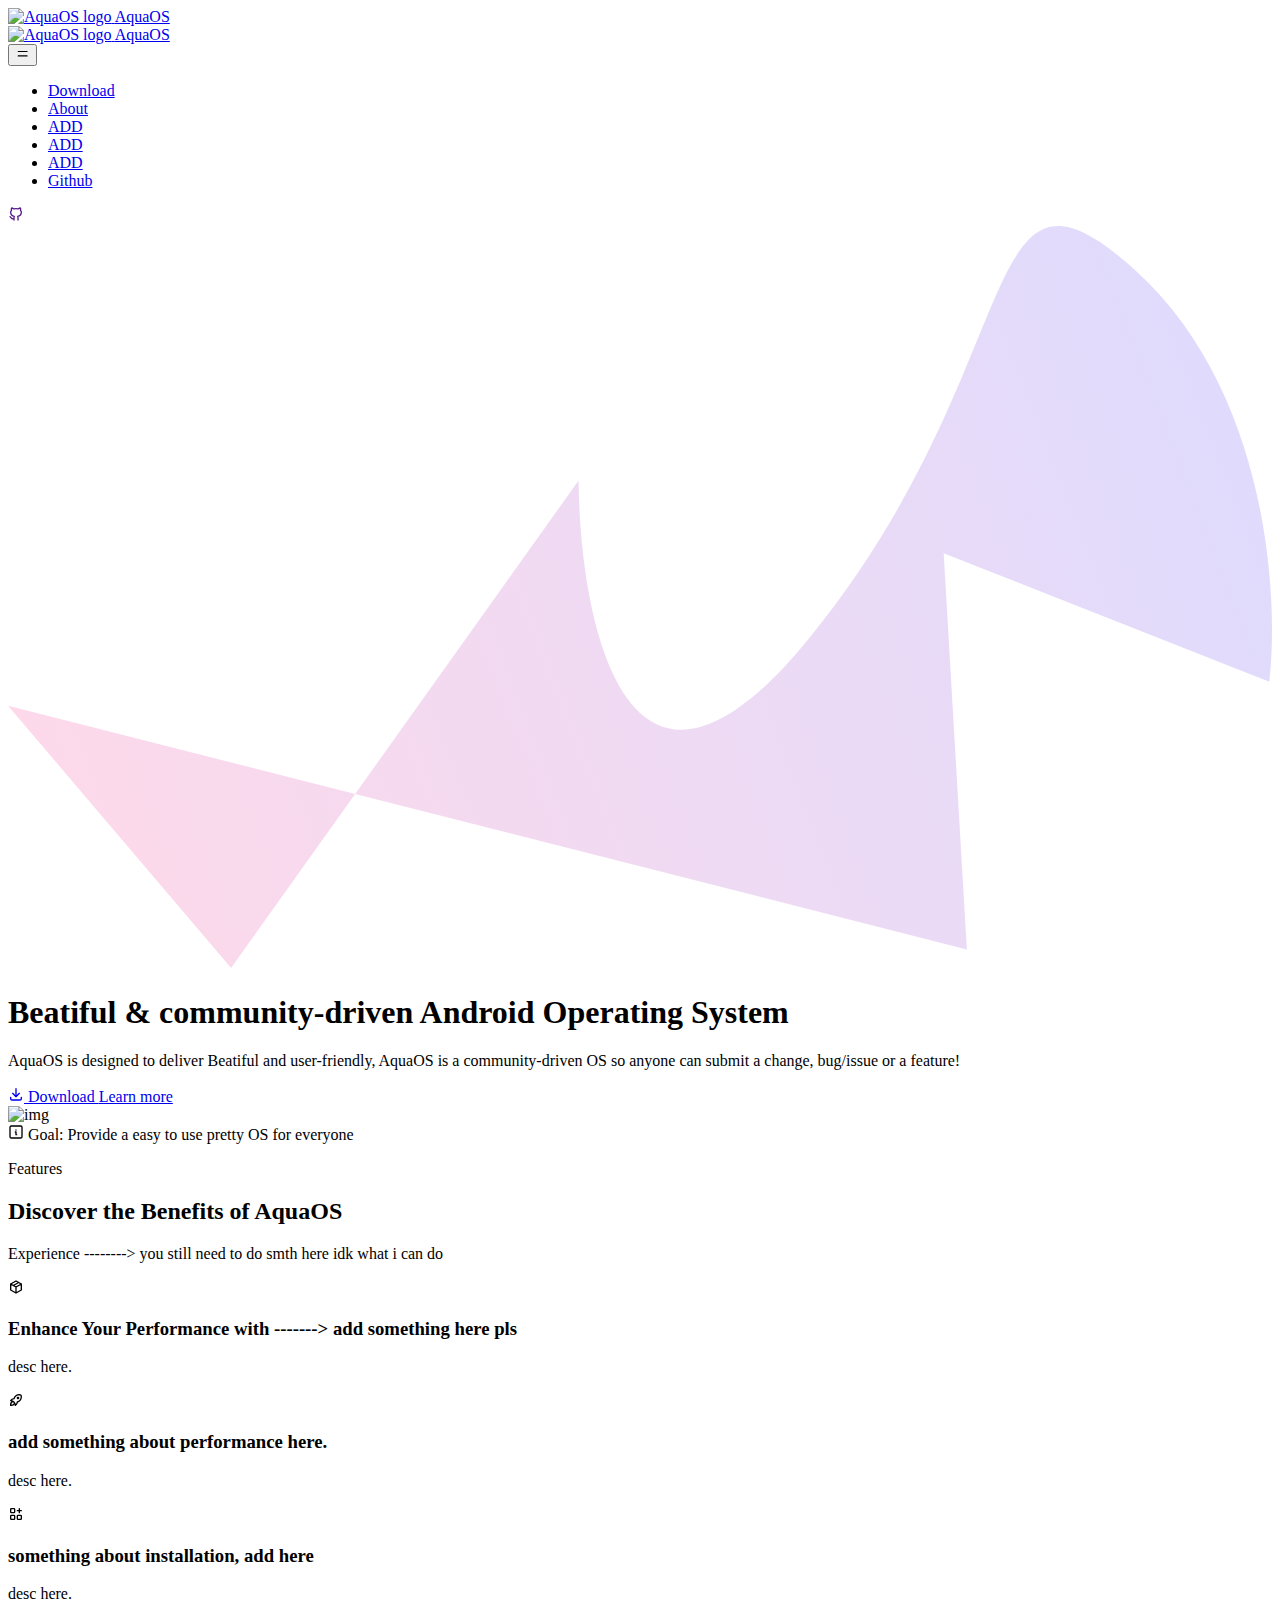
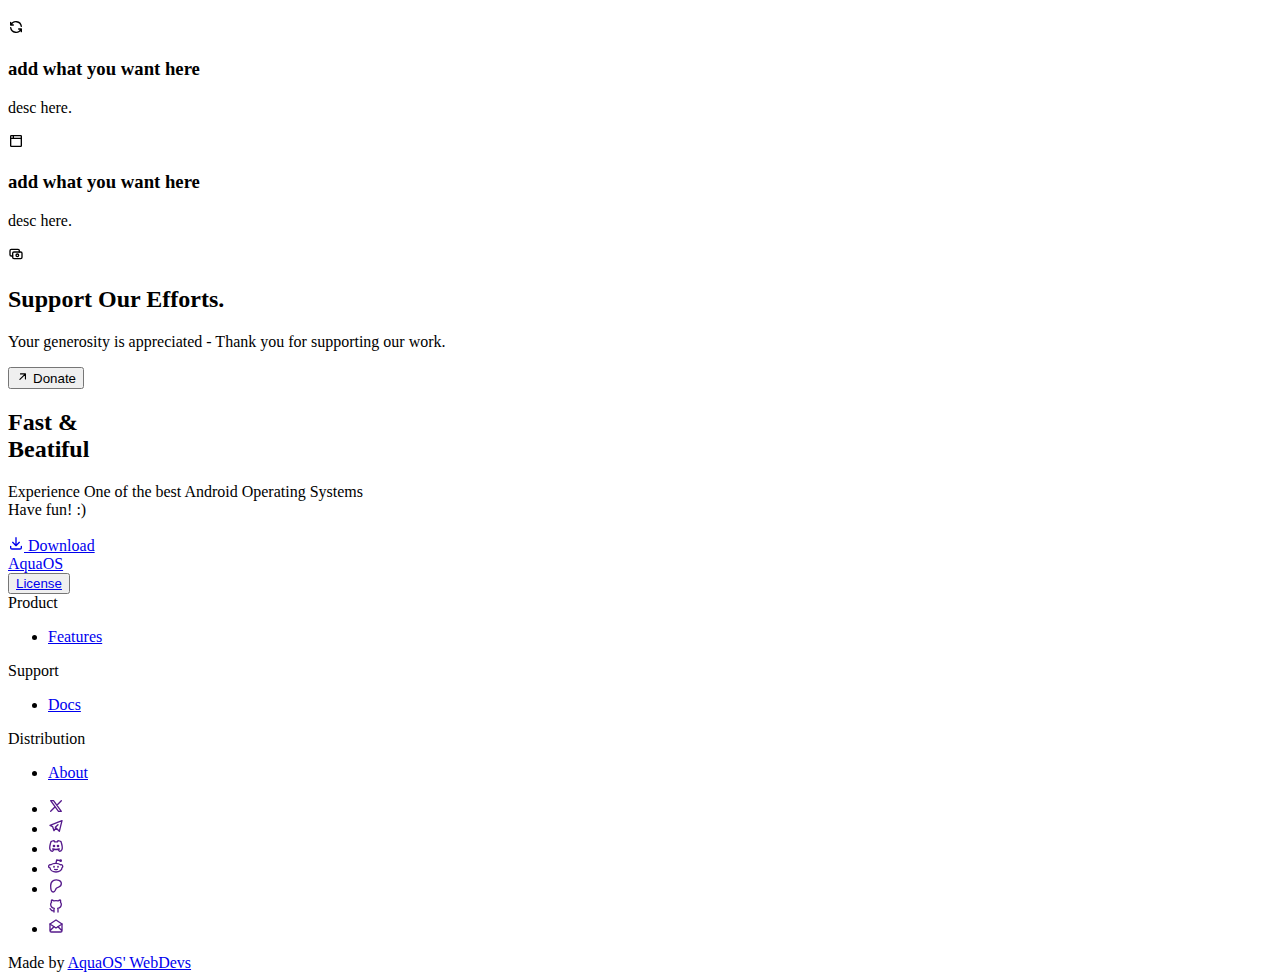
==== index.html @ 4ffe47f1 "fix some not bad errors" ====
<!DOCTYPE html>
<html lang="en" class="2xl:text-[20px]">
    <head>
        <meta charset="UTF-8">
        <meta name="viewport" content="width=device-width, initial-scale=1.0">
        <meta name="generator" content="Astro v5.0.3">
        <title>AquaOS</title>
        <meta name="description" content="AquaOS Desc">
        <meta name="robots" content="index,follow">
        <meta property="og:title" content="AquaOS — Beatiful and community-driven OS based on Android">
        <meta property="og:description" content="AquaOS Desc">
        <meta property="og:url" content="https://bobicrafterddt.github.io/AquaSiteV2">
        <meta property="og:type" content="website">
        <meta property="og:image:alt" content="AquaOS — Beatiful And community-driven OS based on Android">
        <meta name="twitter:card" content="summary_large_image">
        <style is:global>
            :root {
                --cachyos-font-sans: 'Inter Variable';
                --cachyos-font-serif: var(--cachyos-font-sans);
                --cachyos-font-heading: var(--cachyos-font-sans);
                --cachyos-color-primary: rgb(74, 222, 128);
                --cachyos-color-secondary: rgb(34 197 94);
                --cachyos-color-accent: rgb(109 40 217);
            }
        </style>
        <link rel="shortcut icon" href="/favicon.svg">
        <link rel="icon" type="image/svg+xml" href="/favicon.svg">
        <link rel="mask-icon" href="/favicon.svg" color="#8D46E7">
        <link rel="sitemap" href="/sitemap-index.xml">
        <meta name="astro-view-transitions-enabled" content="true">
        <meta name="astro-view-transitions-fallback" content="swap">
        <script type="module" src="ClientRouter.astro_astro_type_script_index_0_lang.BScVxmeO.js"></script>
        <link rel="stylesheet" href="page_.BDtiyBdL.css">
        <link rel="stylesheet" href="page_.DrclI_9e.css">
    </head>
    <body class="antialiased text-gray-900 dark:text-slate-200 tracking-tight bg-white dark:bg-slate-900">
        <header class="sticky top-0 z-40 flex-none mx-auto transition-colors w-full duration-500 lg:z-50 supports-backdrop-blur:bg-white/95 md:backdrop-blur-sm" id="header">
            <div class="py-3 px-3 mx-auto w-full md:justify-between max-w-6xl md:px-4">
                <div class="md:flex md:items-center md:justify-between text-slate-700 font-semibold text-sm leading-6 dark:text-slate-200">
                    <a class="hidden md:flex md:items-center" href="/AquaSiteV2/index.html">
                        <img class="self-center" src="logo.svg" loading="eager" decoding="async" alt="AquaOS logo" width="32" height="32">
                        <span class="self-center ml-2 text-2xl md:text-xl font-bold text-gray-900 whitespace-nowrap dark:text-white">AquaOS</span>
                    </a>
                    <div class="flex justify-between md:hidden">
                        <a class="flex items-center" href="/">
                            <img class="self-center" src="logo.svg" loading="eager" decoding="async" alt="AquaOS logo" width="32" height="32">
                            <span class="self-center ml-2 text-2xl md:text-xl font-bold text-gray-900 whitespace-nowrap dark:text-white">AquaOS</span>
                        </a>
                        <div class="flex items-center">
                            <button class="scroll-button" onclick="scrollToBottom()">
                                <svg width="1em" height="1em" class="w-6 h-6" optimize="false" data-icon="tabler:menu">
                                        <symbol id="ai:tabler:menu" viewBox="0 0 24 24">
                                            <path fill="none" stroke="currentColor" stroke-linecap="round" stroke-linejoin="round" stroke-width="2" d="M4 8h16M4 16h16"/>
                                        </symbol>
                                    <use href="#ai:tabler:menu"></use>
                                </svg>
                            </button>
                        </div>
                    </div>
                        <script>
    // Function to scroll the page to the bottom (auto-detect last content)
    function scrollToBottom() {
        window.scrollTo({
            top: document.documentElement.scrollHeight,
            behavior: 'smooth'
        });
    }
                    </script>
                    <nav class="items-center w-full md:z-60 md:w-auto md:flex text-gray-600 dark:text-slate-200 h-[calc(100vh-100px)] md:h-auto overflow-y-auto md:overflow-visible hidden" aria-label="Main navigation">
                        <ul class="flex flex-col pt-8 md:pt-0 md:flex-row md:self-center w-full md:w-auto text-xl md:text-base md:gap-x-8">
                            <li>
                                <a class="hover:text-gray-900 dark:hover:text-white px-4 py-3 md:px-0 md:py-0 flex items-center transition duration-150 ease-in-out" href="/AquaSiteV2/download.html">Download</a>
                            </li>
                            <li>
                                <a class="hover:text-gray-900 dark:hover:text-white px-4 py-3 md:px-0 md:py-0 flex items-center transition duration-150 ease-in-out" href="/AquaSiteV2/about.html">About</a>
                            </li>
                            <li>
                                <a class="hover:text-gray-900 dark:hover:text-white px-4 py-3 md:px-0 md:py-0 flex items-center transition duration-150 ease-in-out" href="/AquaSiteV2/nothin.html">ADD</a>
                            </li>
                            <li>
                                <a class="hover:text-gray-900 dark:hover:text-white px-4 py-3 md:px-0 md:py-0 flex items-center transition duration-150 ease-in-out" href="/AquaSiteV2/nothin.html">ADD</a>
                            </li>
                            <li>
                                <a class="hover:text-gray-900 dark:hover:text-white px-4 py-3 md:px-0 md:py-0 flex items-center transition duration-150 ease-in-out" href="/AquaSiteV2/nothin.html">ADD</a>
                            </li>
                            <li class="md:hidden">
                                <a class="font-bold hover:text-gray-900 dark:hover:text-white px-4 py-3 flex items-center transition duration-150 ease-in-out" href="https://github.com/BobicrafterDDT/AquaSiteV2">Github</a>
                            </li>
                        </ul>
                        <div class="md:self-center flex items-center mb-4 md:mb-0 ml-2">
                            <div class="hidden items-center md:flex">
                                <a href="" class="inline-block text-gray-500 dark:text-gray-400 hover:bg-gray-100 dark:hover:bg-gray-700 focus:outline-none focus:ring-4 focus:ring-gray-200 dark:focus:ring-gray-700 rounded-lg text-sm p-2.5" aria-label="CachyOS Github">
                                    <svg width="1em" height="1em" class="w-5 h-5" data-icon="tabler:brand-github">
                                        <symbol id="ai:tabler:brand-github" viewBox="0 0 24 24">
                                            <path fill="none" stroke="currentColor" stroke-linecap="round" stroke-linejoin="round" stroke-width="2" d="M9 19c-4.3 1.4-4.3-2.5-6-3m12 5v-3.5c0-1 .1-1.4-.5-2c2.8-.3 5.5-1.4 5.5-6a4.6 4.6 0 0 0-1.3-3.2a4.2 4.2 0 0 0-.1-3.2s-1.1-.3-3.5 1.3a12.3 12.3 0 0 0-6.2 0C6.5 2.8 5.4 3.1 5.4 3.1a4.2 4.2 0 0 0-.1 3.2A4.6 4.6 0 0 0 4 9.5c0 4.6 2.7 5.7 5.5 6c-.6.6-.6 1.2-.5 2V21"/>
                                        </symbol>
                                        <use href="#ai:tabler:brand-github"></use>
                                    </svg>
                                </a>
                            </div>
                        </div>
                    </nav>
                </div>
            </div>
        </header>
        <main>
            <div class="absolute inset-x-0 top-[-10rem] -z-10 transform-gpu overflow-hidden blur-3xl sm:top-[-20rem]" id="gradient">
                <svg class="relative left-[calc(50%-11rem)] -z-10 h-[21.1875rem] max-w-none -translate-x-1/2 rotate-[30deg] sm:left-[calc(50%-30rem)] sm:h-[42.375rem]" viewBox="0 0 1155 678" xmlns="http://www.w3.org/2000/svg">
                    <path fill="url(#45de2b6b-92d5-4d68-a6a0-9b9b2abad533)" fill-opacity=".3" d="M317.219 518.975L203.852 678 0 438.341l317.219 80.634 204.172-286.402c1.307 132.337 45.083 346.658 209.733 145.248C936.936 126.058 882.053-94.234 1031.02 41.331c119.18 108.451 130.68 295.337 121.53 375.223L855 299l21.173 362.054-558.954-142.079z"></path>
                    <defs>
                        <linearGradient id="45de2b6b-92d5-4d68-a6a0-9b9b2abad533" x1="1155.49" x2="-78.208" y1=".177" y2="474.645" gradientUnits="userSpaceOnUse">
                            <stop stop-color="#9089FC"></stop>
                            <stop offset="1" stop-color="#FF80B5"></stop>
                        </linearGradient>
                    </defs>
                </svg>
            </div>
            <section>
                <div class="max-w-4xl mx-auto px-4 sm:px-6">
                    <div class="py-12 md:py-20">
                        <div class="text-center pb-10 md:pb-16 max-w-4xl mx-auto">
                            <h1 class="text-slate-900 font-extrabold text-4xl sm:text-5xl lg:text-6xl tracking-tight text-center dark:text-white font-heading">
                                <span class="sm:whitespace-nowrap">Beatiful</span>
                                 & community-driven
<span>Android Operating System</span>
                            </h1>
                            <p class="mt-6 max-w-3xl mx-auto text-lg text-slate-600 mb-8 text-center mx-auto dark:text-slate-400">
                                <span class="font-semibold underline decoration-1 decoration-primary-600 underline-offset-2">AquaOS</span>
                                is designed to deliver Beatiful and user-friendly, AquaOS is a community-driven OS so anyone can submit a change, bug/issue or a feature!</p>
                            <div class="max-w-xs text-sm sm:mt-10 sm:max-w-md mt-6 m-auto flex flex-nowrap flex-col sm:flex-row sm:justify-center gap-4">
                                <a class="btn btn-primary font-semibold h-12 px-6 rounded-lg w-full flex items-center justify-center sm:w-auto" href="/AquaSiteV2/downloads.html">
                                    <svg width="1em" height="1em" class="w-5 h-5 mr-1 -ml-1.5" data-icon="tabler:download">
                                        <symbol id="ai:tabler:download" viewBox="0 0 24 24">
                                            <path fill="none" stroke="currentColor" stroke-linecap="round" stroke-linejoin="round" stroke-width="2" d="M4 17v2a2 2 0 0 0 2 2h12a2 2 0 0 0 2-2v-2M7 11l5 5l5-5m-5-7v12"/>
                                        </symbol>
                                        <use href="#ai:tabler:download"></use>
                                    </svg>
                                    Download

                                </a>
                                <a class="btn font-semibold h-12 px-6 rounded-lg w-full flex items-center justify-center sm:w-auto" href="/AquaSiteV2/learn.html">Learn more</a>
                            </div>
                        </div>
                    </div>
                    <div>
                        <div class="relative m-auto max-w-4xl">
                            <img src="hero.BvceRk57.webp" width="auto" height="auto" alt="img">
                        </div>
                    </div>
                </div>
            </section>
            <section class="bg-primary-100 dark:bg-slate-800">
                <div class="max-w-5xl mx-auto px-4 sm:px-6 py-4 text-md text-center font-medium">
                    <span class="font-bold">
                        <svg width="1em" height="1em" class="w-5 h-5 inline-block align-text-bottom" data-icon="tabler:info-square">
                            <symbol id="ai:tabler:info-square" viewBox="0 0 24 24">
                                <g fill="none" stroke="currentColor" stroke-linecap="round" stroke-linejoin="round" stroke-width="2">
                                    <path d="M12 9h.01M3 5a2 2 0 0 1 2-2h14a2 2 0 0 1 2 2v14a2 2 0 0 1-2 2H5a2 2 0 0 1-2-2z"/>
                                    <path d="M11 12h1v4h1"/>
                                </g>
                            </symbol>
                            <use href="#ai:tabler:info-square"></use>
                        </svg>
                        Goal:
                    </span>
                    Provide a easy to use pretty OS for everyone

                </div>
            </section>
            <section class="scroll-mt-16" id="features">
                <div class="px-4 py-16 mx-auto max-w-4xl lg:px-8 lg:py-20">
                    <div class="mb-10 md:mx-auto sm:text-center md:mb-12 max-w-xl">
                        <p class="text-base text-primary-600 dark:text-primary-200 font-semibold tracking-wide uppercase">Features
</p>
                        <h2 class="text-2xl md:text-3xl font-bold leading-tighter tracking-tighter mb-4 font-heading">
                            Discover the Benefits of <span class="whitespace-nowrap">AquaOS</span>
                        </h2>
                        <p class="max-w-xl mx-auto sm:text-center text-lg text-gray-600 dark:text-slate-400">Experience  -------->     you still need to do smth here idk what i can do
</p>
                    </div>
                    <div class="grid mx-auto space-y-6 md:grid-cols-2 md:space-y-0">
                        <div class="space-y-8 sm:px-8">
                            <div class="flex flex-row max-w-md">
                                <div class="mb-4 mr-4">
                                    <div class="flex items-center justify-center w-12 h-12 rounded-full bg-primary-500 dark:bg-primary-700">
                                        <svg width="1em" height="1em" class="w-6 h-6 icon-light" data-icon="tabler:package">
                                            <symbol id="ai:tabler:package" viewBox="0 0 24 24">
                                                <path fill="none" stroke="currentColor" stroke-linecap="round" stroke-linejoin="round" stroke-width="2" d="m12 3l8 4.5v9L12 21l-8-4.5v-9zm0 9l8-4.5M12 12v9m0-9L4 7.5m12-2.25l-8 4.5"/>
                                            </symbol>
                                            <use href="#ai:tabler:package"></use>
                                        </svg>
                                    </div>
                                </div>
                                <div>
                                    <h3 class="mb-3 text-sm font-bold">Enhance Your Performance with -------> add something here pls</h3>
                                    <p class="text-gray-600 dark:text-slate-400">desc here.</p>
                                </div>
                            </div>
                            <div class="flex flex-row max-w-md">
                                <div class="mb-4 mr-4">
                                    <div class="flex items-center justify-center w-12 h-12 rounded-full bg-primary-500 dark:bg-primary-700">
                                        <svg width="1em" height="1em" class="w-6 h-6 icon-light" data-icon="tabler:rocket">
                                            <symbol id="ai:tabler:rocket" viewBox="0 0 24 24">
                                                <g fill="none" stroke="currentColor" stroke-linecap="round" stroke-linejoin="round" stroke-width="2">
                                                    <path d="M4 13a8 8 0 0 1 7 7a6 6 0 0 0 3-5a9 9 0 0 0 6-8a3 3 0 0 0-3-3a9 9 0 0 0-8 6a6 6 0 0 0-5 3"/>
                                                    <path d="M7 14a6 6 0 0 0-3 6a6 6 0 0 0 6-3m4-8a1 1 0 1 0 2 0a1 1 0 1 0-2 0"/>
                                                </g>
                                            </symbol>
                                            <use href="#ai:tabler:rocket"></use>
                                        </svg>
                                    </div>
                                </div>
                                <div>
                                    <h3 class="mb-3 text-sm font-bold">add something about performance here.</h3>
                                    <p class="text-gray-600 dark:text-slate-400">desc here.</p>
                                </div>
                            </div>
                            <div class="flex flex-row max-w-md">
                                <div class="mb-4 mr-4">
                                    <div class="flex items-center justify-center w-12 h-12 rounded-full bg-primary-500 dark:bg-primary-700">
                                        <svg width="1em" height="1em" class="w-6 h-6 icon-light" data-icon="tabler:apps">
                                            <symbol id="ai:tabler:apps" viewBox="0 0 24 24">
                                                <path fill="none" stroke="currentColor" stroke-linecap="round" stroke-linejoin="round" stroke-width="2" d="M4 5a1 1 0 0 1 1-1h4a1 1 0 0 1 1 1v4a1 1 0 0 1-1 1H5a1 1 0 0 1-1-1zm0 10a1 1 0 0 1 1-1h4a1 1 0 0 1 1 1v4a1 1 0 0 1-1 1H5a1 1 0 0 1-1-1zm10 0a1 1 0 0 1 1-1h4a1 1 0 0 1 1 1v4a1 1 0 0 1-1 1h-4a1 1 0 0 1-1-1zm0-8h6m-3-3v6"/>
                                            </symbol>
                                            <use href="#ai:tabler:apps"></use>
                                        </svg>
                                    </div>
                                </div>
                                <div>
                                    <h3 class="mb-3 text-sm font-bold">something about installation, add here</h3>
                                    <p class="text-gray-600 dark:text-slate-400">desc here.</p>
                                </div>
                            </div>
                        </div>
                        <div class="space-y-8 sm:px-8">
                            <div class="flex flex-row max-w-md">
                                <div class="mb-4 mr-4">
                                    <div class="flex items-center justify-center w-12 h-12 rounded-full bg-primary-500 dark:bg-primary-700">
                                        <svg width="1em" height="1em" class="w-6 h-6 icon-light" data-icon="tabler:refresh">
                                            <symbol id="ai:tabler:refresh" viewBox="0 0 24 24">
                                                <path fill="none" stroke="currentColor" stroke-linecap="round" stroke-linejoin="round" stroke-width="2" d="M20 11A8.1 8.1 0 0 0 4.5 9M4 5v4h4m-4 4a8.1 8.1 0 0 0 15.5 2m.5 4v-4h-4"/>
                                            </symbol>
                                            <use href="#ai:tabler:refresh"></use>
                                        </svg>
                                    </div>
                                </div>
                                <div>
                                    <h3 class="mb-3 text-sm font-bold">add what you want here</h3>
                                    <p class="text-gray-600 dark:text-slate-400">desc here.</p>
                                </div>
                            </div>
                            <div class="flex flex-row max-w-md">
                                <div class="mb-4 mr-4">
                                    <div class="flex items-center justify-center w-12 h-12 rounded-full bg-primary-500 dark:bg-primary-700">
                                        <svg width="1em" height="1em" class="w-6 h-6 icon-light" data-icon="tabler:browser">
                                            <symbol id="ai:tabler:browser" viewBox="0 0 24 24">
                                                <path fill="none" stroke="currentColor" stroke-linecap="round" stroke-linejoin="round" stroke-width="2" d="M4 5a1 1 0 0 1 1-1h14a1 1 0 0 1 1 1v14a1 1 0 0 1-1 1H5a1 1 0 0 1-1-1zm0 3h16M8 4v4"/>
                                            </symbol>
                                            <use href="#ai:tabler:browser"></use>
                                        </svg>
                                    </div>
                                </div>
                                <div>
                                    <h3 class="mb-3 text-sm font-bold">add what you want here</h3>
                                    <p class="text-gray-600 dark:text-slate-400">desc here.</p>
                                </div>
                            </div>
                        </div>
                    </div>
                </div>
            </section>
            <section>
                <div class="max-w-6xl mx-auto px-4 sm:px-6 overflow-hidden">
                    <div class="py-12 md:py-20">
                        <div class="py-4 sm:py-6 lg:py-8">
                            <div class="flex flex-wrap md:-mx-8">
                                <div class="w-full lg:w-1/2 px-0 sm:px-8">
                                    <div class="mb-12 lg:mb-0 pb-12 lg:pb-0 border-b lg:border-b-0">
                                        <div class="w-11 h-11 flex items-center justify-center p-[0.1875rem] rounded-full ring-1 ring-slate-900/10 shadow overflow-hidden dark:bg-slate-500 dark:highlight-white/10">
                                            <svg width="1em" height="1em" class="aspect-w-1 w-6 h-6 aspect-h-1 bg-[length:100%]" data-icon="tabler:cash">
                                                <symbol id="ai:tabler:cash" viewBox="0 0 24 24">
                                                    <g fill="none" stroke="currentColor" stroke-linecap="round" stroke-linejoin="round" stroke-width="2">
                                                        <path d="M7 11a2 2 0 0 1 2-2h10a2 2 0 0 1 2 2v6a2 2 0 0 1-2 2H9a2 2 0 0 1-2-2z"/>
                                                        <path d="M12 14a2 2 0 1 0 4 0a2 2 0 1 0-4 0m5-5V7a2 2 0 0 0-2-2H5a2 2 0 0 0-2 2v6a2 2 0 0 0 2 2h2"/>
                                                    </g>
                                                </symbol>
                                                <use href="#ai:tabler:cash"></use>
                                            </svg>
                                        </div>
                                        <h2 class="mb-4 text-3xl lg:text-4xl font-bold font-heading">Support Our Efforts.</h2>
                                        <p class="mb-8 text-xl text-gray-600 dark:text-slate-400">Your generosity is appreciated - Thank you for supporting our work.</p>
                                        <div class="flex w-full sm:w-auto space-x-4">
                                            <style>
                                                astro-island,astro-slot,astro-static-slot {
                                                    display: contents
                                                }
                                            </style>
                                            <script>
                                                ( () => {
                                                    var e = async t => {
                                                        await (await t())()
                                                    }
                                                    ;
                                                    (self.Astro || (self.Astro = {})).load = e;
                                                    window.dispatchEvent(new Event("astro:load"));
                                                }
                                                )();
                                                ;( () => {
                                                    var A = Object.defineProperty;
                                                    var g = (i, o, a) => o in i ? A(i, o, {
                                                        enumerable: !0,
                                                        configurable: !0,
                                                        writable: !0,
                                                        value: a
                                                    }) : i[o] = a;
                                                    var d = (i, o, a) => g(i, typeof o != "symbol" ? o + "" : o, a);
                                                    {
                                                        let i = {
                                                            0: t => m(t),
                                                            1: t => a(t),
                                                            2: t => new RegExp(t),
                                                            3: t => new Date(t),
                                                            4: t => new Map(a(t)),
                                                            5: t => new Set(a(t)),
                                                            6: t => BigInt(t),
                                                            7: t => new URL(t),
                                                            8: t => new Uint8Array(t),
                                                            9: t => new Uint16Array(t),
                                                            10: t => new Uint32Array(t),
                                                            11: t => 1 / 0 * t
                                                        }
                                                          , o = t => {
                                                            let[l,e] = t;
                                                            return l in i ? i[l](e) : void 0
                                                        }
                                                          , a = t => t.map(o)
                                                          , m = t => typeof t != "object" || t === null ? t : Object.fromEntries(Object.entries(t).map( ([l,e]) => [l, o(e)]));
                                                        class y extends HTMLElement {
                                                            constructor() {
                                                                super(...arguments);
                                                                d(this, "Component");
                                                                d(this, "hydrator");
                                                                d(this, "hydrate", async () => {
                                                                    var b;
                                                                    if (!this.hydrator || !this.isConnected)
                                                                        return;
                                                                    let e = (b = this.parentElement) == null ? void 0 : b.closest("astro-island[ssr]");
                                                                    if (e) {
                                                                        e.addEventListener("astro:hydrate", this.hydrate, {
                                                                            once: !0
                                                                        });
                                                                        return
                                                                    }
                                                                    let c = this.querySelectorAll("astro-slot")
                                                                      , n = {}
                                                                      , h = this.querySelectorAll("template[data-astro-template]");
                                                                    for (let r of h) {
                                                                        let s = r.closest(this.tagName);
                                                                        s != null && s.isSameNode(this) && (n[r.getAttribute("data-astro-template") || "default"] = r.innerHTML,
                                                                        r.remove())
                                                                    }
                                                                    for (let r of c) {
                                                                        let s = r.closest(this.tagName);
                                                                        s != null && s.isSameNode(this) && (n[r.getAttribute("name") || "default"] = r.innerHTML)
                                                                    }
                                                                    let p;
                                                                    try {
                                                                        p = this.hasAttribute("props") ? m(JSON.parse(this.getAttribute("props"))) : {}
                                                                    } catch (r) {
                                                                        let s = this.getAttribute("component-url") || "<unknown>"
                                                                          , v = this.getAttribute("component-export");
                                                                        throw v && (s += ` (export ${v})`),
                                                                        console.error(`[hydrate] Error parsing props for component ${s}`, this.getAttribute("props"), r),
                                                                        r
                                                                    }
                                                                    let u;
                                                                    await this.hydrator(this)(this.Component, p, n, {
                                                                        client: this.getAttribute("client")
                                                                    }),
                                                                    this.removeAttribute("ssr"),
                                                                    this.dispatchEvent(new CustomEvent("astro:hydrate"))
                                                                }
                                                                );
                                                                d(this, "unmount", () => {
                                                                    this.isConnected || this.dispatchEvent(new CustomEvent("astro:unmount"))
                                                                }
                                                                )
                                                            }
                                                            disconnectedCallback() {
                                                                document.removeEventListener("astro:after-swap", this.unmount),
                                                                document.addEventListener("astro:after-swap", this.unmount, {
                                                                    once: !0
                                                                })
                                                            }
                                                            connectedCallback() {
                                                                if (!this.hasAttribute("await-children") || document.readyState === "interactive" || document.readyState === "complete")
                                                                    this.childrenConnectedCallback();
                                                                else {
                                                                    let e = () => {
                                                                        document.removeEventListener("DOMContentLoaded", e),
                                                                        c.disconnect(),
                                                                        this.childrenConnectedCallback()
                                                                    }
                                                                      , c = new MutationObserver( () => {
                                                                        var n;
                                                                        ((n = this.lastChild) == null ? void 0 : n.nodeType) === Node.COMMENT_NODE && this.lastChild.nodeValue === "astro:end" && (this.lastChild.remove(),
                                                                        e())
                                                                    }
                                                                    );
                                                                    c.observe(this, {
                                                                        childList: !0
                                                                    }),
                                                                    document.addEventListener("DOMContentLoaded", e)
                                                                }
                                                            }
                                                            async childrenConnectedCallback() {
                                                                let e = this.getAttribute("before-hydration-url");
                                                                e && await import(e),
                                                                this.start()
                                                            }
                                                            async start() {
                                                                let e = JSON.parse(this.getAttribute("opts"))
                                                                  , c = this.getAttribute("client");
                                                                if (Astro[c] === void 0) {
                                                                    window.addEventListener(`astro:${c}`, () => this.start(), {
                                                                        once: !0
                                                                    });
                                                                    return
                                                                }
                                                                try {
                                                                    await Astro[c](async () => {
                                                                        let n = this.getAttribute("renderer-url")
                                                                          , [h,{default: p}] = await Promise.all([import(this.getAttribute("component-url")), n ? import(n) : () => () => {}
                                                                        ])
                                                                          , u = this.getAttribute("component-export") || "default";
                                                                        if (!u.includes("."))
                                                                            this.Component = h[u];
                                                                        else {
                                                                            this.Component = h;
                                                                            for (let f of u.split("."))
                                                                                this.Component = this.Component[f]
                                                                        }
                                                                        return this.hydrator = p,
                                                                        this.hydrate
                                                                    }
                                                                    , e, this)
                                                                } catch (n) {
                                                                    console.error(`[astro-island] Error hydrating ${this.getAttribute("component-url")}`, n)
                                                                }
                                                            }
                                                            attributeChangedCallback() {
                                                                this.hydrate()
                                                            }
                                                        }
                                                        d(y, "observedAttributes", ["props"]),
                                                        customElements.get("astro-island") || customElements.define("astro-island", y)
                                                    }
                                                }
                                                )();
                                            </script>
                                            <astro-island uid="ZjGMta" prefix="r1" component-url="SupportOptions.MdaD7xBh.js" component-export="default" renderer-url="client.g-zvAn1w.js" props="{}" ssr client="load" opts="{&quot;name&quot;:&quot;SupportOptions&quot;,&quot;value&quot;:true}" await-children>
                                                <button class="bg-slate-900 hover:bg-slate-700 focus:outline-none focus:ring-2 focus:ring-slate-400 focus:ring-offset-2 focus:ring-offset-slate-50 text-white font-semibold h-12 px-6 rounded-lg w-full flex items-center justify-center sm:w-auto dark:bg-sky-600 dark:highlight-white/20 dark:hover:bg-sky-700">
                                                    <astro-slot>
                                                        <svg width="1em" height="1em" class="w-5 h-5 mr-1 -ml-1.5" data-icon="tabler:arrow-up-right">
                                                            <symbol id="ai:tabler:arrow-up-right" viewBox="0 0 24 24">
                                                                <path fill="none" stroke="currentColor" stroke-linecap="round" stroke-linejoin="round" stroke-width="2" d="M17 7L7 17M8 7h9v9"/>
                                                            </symbol>
                                                            <use href="#ai:tabler:arrow-up-right"></use>
                                                        </svg>
                                                          Donate          <!-- donations aint working rn we have to add a tipply or something -->
                                                    </astro-slot>
                                                </button>
                                            </astro-island>
                                        </div>
                                    </div>
                                </div>
                            </div>
                        </div>
                    </div>
                </div>
            </section>
            <section class="relative">
                <div class="max-w-6xl mx-auto px-4 sm:px-6">
                    <div class="py-12 md:py-20">
                        <div class="max-w-3xl mx-auto text-center p-6 rounded-md shadow-xl dark:shadow-none dark:border dark:border-slate-600">
                            <h2 class="text-4xl md:text-4xl font-bold leading-tighter tracking-tighter mb-4 font-heading">
                                <span>Fast</span>
                                 & <br class="block sm:hidden">
                                <span class="sm:whitespace-nowrap">Beatiful</span>
                            </h2>
                            <p class="text-xl text-gray-600 dark:text-slate-400">
                                Experience One of the best Android Operating Systems <br class="hidden md:inline">Have fun! :)

                            </p>
                            <div class="mt-6 max-w-xs mx-auto">
                                <a class="btn btn-primary w-full sm:w-auto" href="/AquaSiteV2/download.html">
                                    <svg width="1em" height="1em" viewBox="0 0 24 24" class="w-5 h-5 mr-1 -ml-1.5" data-icon="tabler:download">
                                        <use href="#ai:tabler:download"></use>
                                    </svg>
                                    Download

                                </a>
                            </div>
                        </div>
                    </div>
                </div>
            </section>
        </main>
        <footer class="relative border-t border-gray-200 dark:border-slate-800 not-prose">
            <div class="dark:bg-dark absolute inset-0 pointer-events-none" aria-hidden="true"></div>
            <div class="relative max-w-7xl mx-auto px-4 sm:px-6 dark:text-slate-300">
                <div class="grid grid-cols-12 gap-4 gap-y-8 sm:gap-8 py-8 md:py-12">
                    <div class="col-span-12 lg:col-span-4">
                        <div class="mb-2">
                            <a class="inline-block font-bold text-xl" href="/AquaSiteV2/index.html">AquaOS</a>
                        </div>
                        <div class="text-sm text-muted">
                            <astro-island uid="2b8p9j" prefix="r0" component-url="ImprintButton.CVqwTpFN.js" component-export="default" renderer-url="client.g-zvAn1w.js" props="{}" ssr client="load" opts="{&quot;name&quot;:&quot;ImprintButton&quot;,&quot;value&quot;:true}" await-children>
                                <button class="btn-ghost hover:text-gray-700 dark:text-gray-400 hover:underline transition duration-150 ease-in-out"><a href="/AquaSiteV2/LICENSE">License</a></button>
                                <!--astro:end-->
                            </astro-island>
                        </div>
                    </div>
                    <div class="col-span-6 md:col-span-3 lg:col-span-2">
                        <div class="dark:text-gray-300 font-medium mb-2">Product</div>
                        <ul class="text-sm">
                            <li class="mb-2">
                                <a class="text-muted hover:text-gray-700 dark:text-gray-400 hover:underline transition duration-150 ease-in-out mr-2 rtl:mr-0 rtl:ml-2" href="/AquaSiteV2/features.html">Features </a>
                            </li>
                        </ul>
                    </div>
                    <div class="col-span-6 md:col-span-3 lg:col-span-2">
                        <div class="dark:text-gray-300 font-medium mb-2">Support</div>
                        <ul class="text-sm">
                            <li class="mb-2">
                                <a class="text-muted hover:text-gray-700 dark:text-gray-400 hover:underline transition duration-150 ease-in-out mr-2 rtl:mr-0 rtl:ml-2" href="/AquaSiteV2/documents.html">Docs </a>
                            </li>
                        </ul>
                    </div>
                    <div class="col-span-6 md:col-span-3 lg:col-span-2">
                        <div class="dark:text-gray-300 font-medium mb-2">Distribution</div>
                        <ul class="text-sm">
                            <li class="mb-2">
                                <a class="text-muted hover:text-gray-700 dark:text-gray-400 hover:underline transition duration-150 ease-in-out mr-2 rtl:mr-0 rtl:ml-2" href="/AquaSiteV2/about.html">About </a>
                            </li>
                        </ul>
                    </div>
                </div>
                <div class="md:flex md:items-center md:justify-between py-6 md:py-8">
                    <ul class="flex mb-4 md:order-1 -ml-2 md:ml-4 md:mb-0 rtl:ml-0 rtl:-mr-2 rtl:md:ml-0 rtl:md:mr-4">
                        <li>
                        <!-- add some social media here like X or reddit -->
                            <a class="text-muted dark:text-gray-400 hover:bg-gray-100 dark:hover:bg-gray-700 focus:outline-none focus:ring-4 focus:ring-gray-200 dark:focus:ring-gray-700 rounded-lg text-sm p-2.5 inline-flex items-center" aria-label="X" href="">
                                <svg width="1em" height="1em" class="w-5 h-5" data-icon="tabler:brand-x">
                                    <symbol id="ai:tabler:brand-x" viewBox="0 0 24 24">
                                        <path fill="none" stroke="currentColor" stroke-linecap="round" stroke-linejoin="round" stroke-width="2" d="m4 4l11.733 16H20L8.267 4zm0 16l6.768-6.768m2.46-2.46L20 4"/>
                                    </symbol>
                                    <use href="#ai:tabler:brand-x"></use>
                                </svg>
                            </a>
                        </li>
                        <li>
                            <a class="text-muted dark:text-gray-400 hover:bg-gray-100 dark:hover:bg-gray-700 focus:outline-none focus:ring-4 focus:ring-gray-200 dark:focus:ring-gray-700 rounded-lg text-sm p-2.5 inline-flex items-center" aria-label="Telegram" href="">
                                <svg width="1em" height="1em" class="w-5 h-5" data-icon="tabler:brand-telegram">
                                    <symbol id="ai:tabler:brand-telegram" viewBox="0 0 24 24">
                                        <path fill="none" stroke="currentColor" stroke-linecap="round" stroke-linejoin="round" stroke-width="2" d="m15 10l-4 4l6 6l4-16l-18 7l4 2l2 6l3-4"/>
                                    </symbol>
                                    <use href="#ai:tabler:brand-telegram"></use>
                                </svg>
                            </a>
                        </li>
                        <li>
                            <a class="text-muted dark:text-gray-400 hover:bg-gray-100 dark:hover:bg-gray-700 focus:outline-none focus:ring-4 focus:ring-gray-200 dark:focus:ring-gray-700 rounded-lg text-sm p-2.5 inline-flex items-center" aria-label="Discord" href="">
                                <svg width="1em" height="1em" class="w-5 h-5" data-icon="tabler:brand-discord">
                                    <symbol id="ai:tabler:brand-discord" viewBox="0 0 24 24">
                                        <g fill="none" stroke="currentColor" stroke-linecap="round" stroke-linejoin="round" stroke-width="2">
                                            <path d="M8 12a1 1 0 1 0 2 0a1 1 0 0 0-2 0m6 0a1 1 0 1 0 2 0a1 1 0 0 0-2 0"/>
                                            <path d="M15.5 17c0 1 1.5 3 2 3c1.5 0 2.833-1.667 3.5-3c.667-1.667.5-5.833-1.5-11.5c-1.457-1.015-3-1.34-4.5-1.5l-.972 1.923a11.9 11.9 0 0 0-4.053 0L9 4c-1.5.16-3.043.485-4.5 1.5c-2 5.667-2.167 9.833-1.5 11.5c.667 1.333 2 3 3.5 3c.5 0 2-2 2-3"/>
                                            <path d="M7 16.5c3.5 1 6.5 1 10 0"/>
                                        </g>
                                    </symbol>
                                    <use href="#ai:tabler:brand-discord"></use>
                                </svg>
                            </a>
                        </li>
                        <li>
                            <a class="text-muted dark:text-gray-400 hover:bg-gray-100 dark:hover:bg-gray-700 focus:outline-none focus:ring-4 focus:ring-gray-200 dark:focus:ring-gray-700 rounded-lg text-sm p-2.5 inline-flex items-center" aria-label="Reddit" href="">
                                <svg width="1em" height="1em" class="w-5 h-5" data-icon="tabler:brand-reddit">
                                    <symbol id="ai:tabler:brand-reddit" viewBox="0 0 24 24">
                                        <g fill="none" stroke="currentColor" stroke-linecap="round" stroke-linejoin="round" stroke-width="2">
                                            <path d="M12 8c2.648 0 5.028.826 6.675 2.14a2.5 2.5 0 0 1 2.326 4.36c0 3.59-4.03 6.5-9 6.5c-4.875 0-8.845-2.8-9-6.294l-1-.206a2.5 2.5 0 0 1 2.326-4.36C5.973 8.827 8.353 8 11.001 8zm0 0l1-5l6 1"/>
                                            <path d="M18 4a1 1 0 1 0 2 0a1 1 0 1 0-2 0"/>
                                            <circle cx="9" cy="13" r=".5" fill="currentColor"/>
                                            <circle cx="15" cy="13" r=".5" fill="currentColor"/>
                                            <path d="M10 17q1 .5 2 .5c1 0 1.333-.167 2-.5"/>
                                        </g>
                                    </symbol>
                                    <use href="#ai:tabler:brand-reddit"></use>
                                </svg>
                            </a>
                        </li>
                        <li>
                            <a class="text-muted dark:text-gray-400 hover:bg-gray-100 dark:hover:bg-gray-700 focus:outline-none focus:ring-4 focus:ring-gray-200 dark:focus:ring-gray-700 rounded-lg text-sm p-2.5 inline-flex items-center" aria-label="Patreon" href="">
                                <svg width="1em" height="1em" class="w-5 h-5" data-icon="tabler:brand-patreon">
                                    <symbol id="ai:tabler:brand-patreon" viewBox="0 0 24 24">
                                        <path fill="none" stroke="currentColor" stroke-linecap="round" stroke-linejoin="round" stroke-width="2" d="M20 8.408c-.003-2.299-1.746-4.182-3.79-4.862c-2.54-.844-5.888-.722-8.312.453c-2.939 1.425-3.862 4.545-3.896 7.656c-.028 2.559.22 9.297 3.92 9.345c2.75.036 3.159-3.603 4.43-5.356c.906-1.247 2.071-1.599 3.506-1.963c2.465-.627 4.146-2.626 4.142-5.273"/>
                                    </symbol>
                                    <use href="#ai:tabler:brand-patreon"></use>
                                </svg>
                            </a>
                        </li>
                            <!-- add github if exists -->
                            <a class="text-muted dark:text-gray-400 hover:bg-gray-100 dark:hover:bg-gray-700 focus:outline-none focus:ring-4 focus:ring-gray-200 dark:focus:ring-gray-700 rounded-lg text-sm p-2.5 inline-flex items-center" aria-label="Github" href="">
                                <svg width="1em" height="1em" viewBox="0 0 24 24" class="w-5 h-5" data-icon="tabler:brand-github">
                                    <use href="#ai:tabler:brand-github"></use>
                                </svg>
                            </a>
                        </li>
                        <li>
                            <a class="text-muted dark:text-gray-400 hover:bg-gray-100 dark:hover:bg-gray-700 focus:outline-none focus:ring-4 focus:ring-gray-200 dark:focus:ring-gray-700 rounded-lg text-sm p-2.5 inline-flex items-center" aria-label="Mail" href="">
                                <svg width="1em" height="1em" class="w-5 h-5" data-icon="tabler:mail-opened">
                                    <symbol id="ai:tabler:mail-opened" viewBox="0 0 24 24">
                                        <g fill="none" stroke="currentColor" stroke-linecap="round" stroke-linejoin="round" stroke-width="2">
                                            <path d="m3 9l9 6l9-6l-9-6z"/>
                                            <path d="M21 9v10a2 2 0 0 1-2 2H5a2 2 0 0 1-2-2V9m0 10l6-6m6 0l6 6"/>
                                        </g>
                                    </symbol>
                                    <use href="#ai:tabler:mail-opened"></use>
                                </svg>
                            </a>
                        </li>
                    </ul>
                    <div class="text-sm mr-4 dark:text-slate-400">
                        <span class="w-5 h-5 md:w-6 md:h-6 md:-mt-0.5 bg-cover mr-1.5 rtl:mr-0 rtl:ml-1.5 float-left rtl:float-right rounded-sm bg-[url(~/assets/images/logo.svg)]"></span>
                        Made by <a class="text-blue-600 dark:text-white font-bold decoration-slate-400 decoration-dotted underline" href="/AquaSiteV2/nothin.html">AquaOS' WebDevs</a>
                    </div>
                </div>
            </div>
        </footer>
        <script>
            (function() {
                const defaultTheme = "dark";

                function applyTheme(theme) {
                    if (theme === 'dark') {
                        document.documentElement.classList.add('dark');
                    } else {
                        document.documentElement.classList.remove('dark');
                    }
                }

                const setThemeMode = () => {
                    if ((defaultTheme && defaultTheme.endsWith(':only')) || (!localStorage.theme && defaultTheme !== 'system')) {
                        applyTheme(defaultTheme.replace(':only', ''));
                    } else if (localStorage.theme === 'dark' || (!('theme'in localStorage) && window.matchMedia('(prefers-color-scheme: dark)').matches)) {
                        applyTheme('dark');
                    } else {
                        applyTheme('dark');
                    }
                }
                ;

                // Runs on initial navigation
                setThemeMode();

                // Runs on initial navigation
                document.addEventListener('astro:after-swap', setThemeMode);

                function attachEvent(selector, event, fn) {
                    const matches = typeof selector === 'string' ? document.querySelectorAll(selector) : selector;
                    if (matches && matches.length) {
                        matches.forEach( (elem) => {
                            elem.addEventListener(event, (e) => fn(e, elem), false);
                        }
                        );
                    }
                }

                const onLoad = () => {
                    // This only runs once.
                    let lastKnownScrollPosition = window.scrollY;
                    let ticking = true;

                    attachEvent('[data-aw-toggle-menu]', 'click', (_, elem) => {
                        elem.classList.toggle('expanded');
                        document.body.classList.toggle('overflow-hidden');
                        document.getElementById('header')?.classList.toggle('h-screen');
                        document.getElementById('gradient')?.classList.toggle('hidden');
                        document.querySelector('#header nav')?.classList.toggle('hidden');
                    }
                    );

                    attachEvent('[data-aw-toggle-color-scheme]', 'click', () => {
                        if (defaultTheme.endsWith(':only')) {
                            return;
                        }
                        document.documentElement.classList.toggle('dark');
                        localStorage.theme = document.documentElement.classList.contains('dark') ? 'dark' : 'dark';
                    }
                    );

                    function applyHeaderStylesOnScroll() {
                        const header = document.getElementById('header');
                        if (!header)
                            return;
                        if (lastKnownScrollPosition > 60 && !header.classList.contains('scroll')) {
                            header.classList.add('scroll');
                        } else if (lastKnownScrollPosition <= 60 && header.classList.contains('scroll')) {
                            header.classList.remove('scroll');
                        }
                        ticking = false;
                    }
                    applyHeaderStylesOnScroll();

                    attachEvent([document], 'scroll', () => {
                        lastKnownScrollPosition = window.scrollY;

                        if (!ticking) {
                            window.requestAnimationFrame( () => {
                                applyHeaderStylesOnScroll();
                            }
                            );
                            ticking = true;
                        }
                    }
                    );
                }
                ;

                document.addEventListener('astro:page-load', onLoad);

                const onPageShow = () => {
                    document.documentElement.classList.add('motion-safe:scroll-smooth');
                    const elem = document.querySelector('[data-aw-toggle-menu]');
                    if (elem) {
                        elem.classList.remove('expanded');
                    }
                    document.body.classList.remove('overflow-hidden');
                    document.getElementById('header')?.classList.remove('h-screen');
                    document.querySelector('#header nav')?.classList.add('hidden');
                }
                ;
                window.onpageshow = onPageShow;
            }
            )();
        </script>
    </body>
</html>
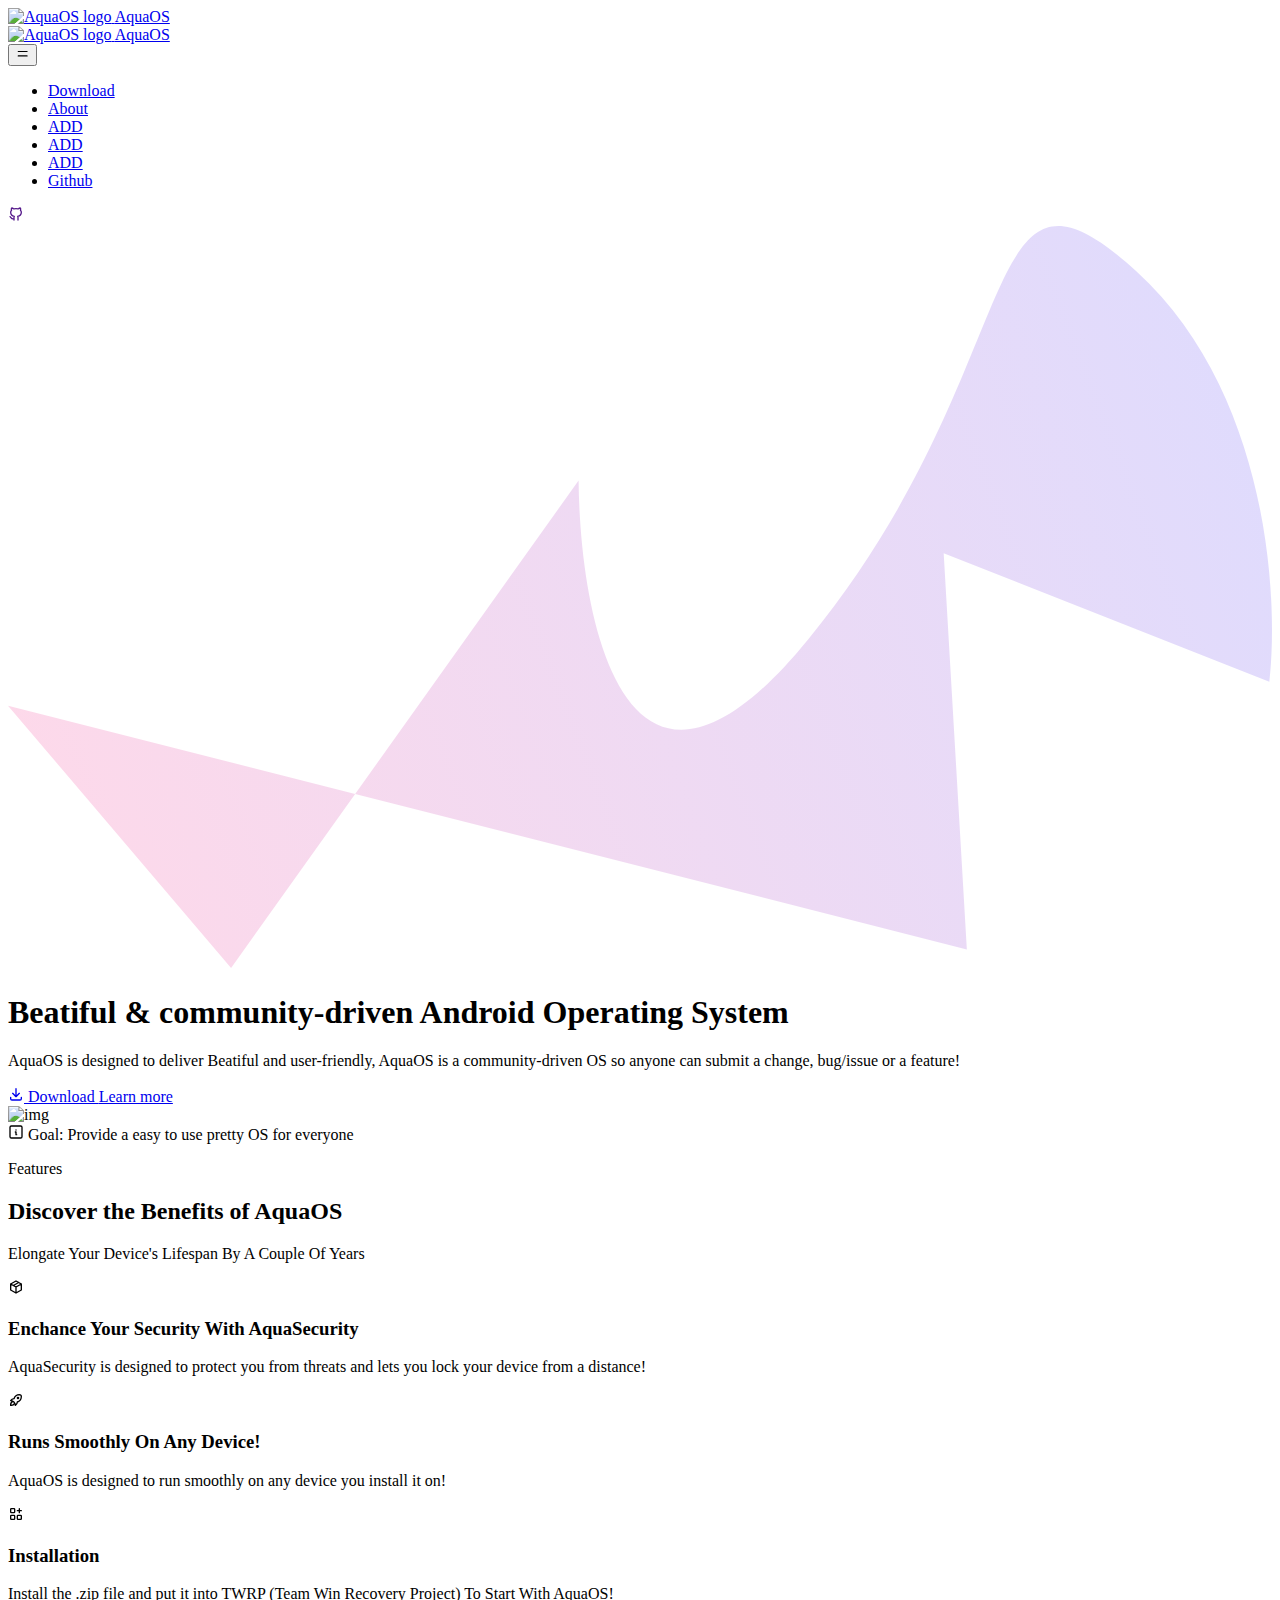
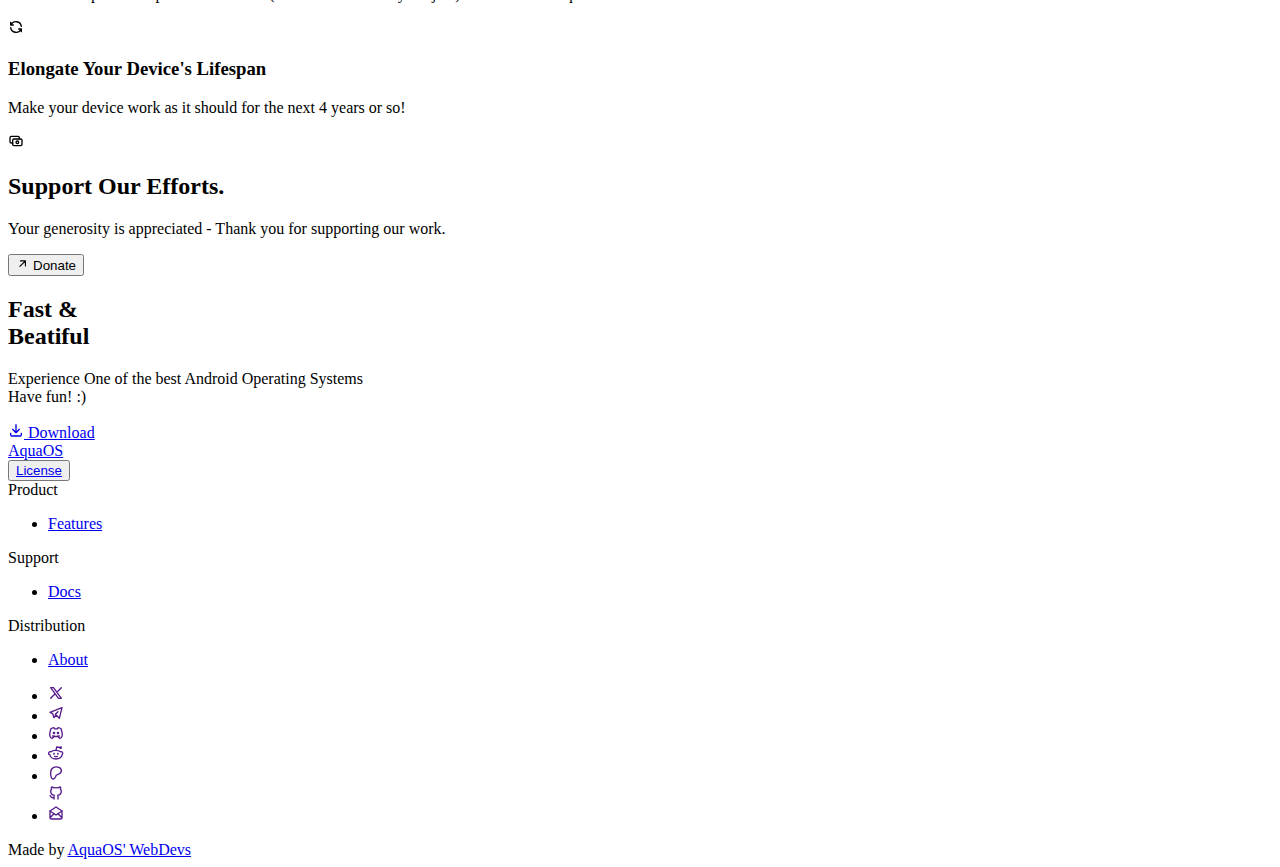
==== commit 2d0ee0f5: "change text in some places" ====
--- a/index.html
+++ b/index.html
@@ -175,7 +175,7 @@
                         <h2 class="text-2xl md:text-3xl font-bold leading-tighter tracking-tighter mb-4 font-heading">
                             Discover the Benefits of <span class="whitespace-nowrap">AquaOS</span>
                         </h2>
-                        <p class="max-w-xl mx-auto sm:text-center text-lg text-gray-600 dark:text-slate-400">Experience  -------->     you still need to do smth here idk what i can do
+                        <p class="max-w-xl mx-auto sm:text-center text-lg text-gray-600 dark:text-slate-400">Elongate Your Device's Lifespan By A Couple Of Years
 </p>
                     </div>
                     <div class="grid mx-auto space-y-6 md:grid-cols-2 md:space-y-0">
@@ -192,8 +192,8 @@
                                     </div>
                                 </div>
                                 <div>
-                                    <h3 class="mb-3 text-sm font-bold">Enhance Your Performance with -------> add something here pls</h3>
-                                    <p class="text-gray-600 dark:text-slate-400">desc here.</p>
+                                    <h3 class="mb-3 text-sm font-bold">Enchance Your Security With AquaSecurity</h3>
+                                    <p class="text-gray-600 dark:text-slate-400">AquaSecurity is designed to protect you from threats and lets you lock your device from a distance!</p>
                                 </div>
                             </div>
                             <div class="flex flex-row max-w-md">
@@ -211,8 +211,8 @@
                                     </div>
                                 </div>
                                 <div>
-                                    <h3 class="mb-3 text-sm font-bold">add something about performance here.</h3>
-                                    <p class="text-gray-600 dark:text-slate-400">desc here.</p>
+                                    <h3 class="mb-3 text-sm font-bold">Runs Smoothly On Any Device!</h3>
+                                    <p class="text-gray-600 dark:text-slate-400">AquaOS is designed to run smoothly on any device you install it on!</p>
                                 </div>
                             </div>
                             <div class="flex flex-row max-w-md">
@@ -227,8 +227,8 @@
                                     </div>
                                 </div>
                                 <div>
-                                    <h3 class="mb-3 text-sm font-bold">something about installation, add here</h3>
-                                    <p class="text-gray-600 dark:text-slate-400">desc here.</p>
+                                    <h3 class="mb-3 text-sm font-bold">Installation</h3>
+                                    <p class="text-gray-600 dark:text-slate-400">Install the .zip file and put it into TWRP (Team Win Recovery Project) To Start With AquaOS!</p>
                                 </div>
                             </div>
                         </div>
@@ -245,24 +245,8 @@
                                     </div>
                                 </div>
                                 <div>
-                                    <h3 class="mb-3 text-sm font-bold">add what you want here</h3>
-                                    <p class="text-gray-600 dark:text-slate-400">desc here.</p>
-                                </div>
-                            </div>
-                            <div class="flex flex-row max-w-md">
-                                <div class="mb-4 mr-4">
-                                    <div class="flex items-center justify-center w-12 h-12 rounded-full bg-primary-500 dark:bg-primary-700">
-                                        <svg width="1em" height="1em" class="w-6 h-6 icon-light" data-icon="tabler:browser">
-                                            <symbol id="ai:tabler:browser" viewBox="0 0 24 24">
-                                                <path fill="none" stroke="currentColor" stroke-linecap="round" stroke-linejoin="round" stroke-width="2" d="M4 5a1 1 0 0 1 1-1h14a1 1 0 0 1 1 1v14a1 1 0 0 1-1 1H5a1 1 0 0 1-1-1zm0 3h16M8 4v4"/>
-                                            </symbol>
-                                            <use href="#ai:tabler:browser"></use>
-                                        </svg>
-                                    </div>
-                                </div>
-                                <div>
-                                    <h3 class="mb-3 text-sm font-bold">add what you want here</h3>
-                                    <p class="text-gray-600 dark:text-slate-400">desc here.</p>
+                                    <h3 class="mb-3 text-sm font-bold">Elongate Your Device's Lifespan</h3>
+                                    <p class="text-gray-600 dark:text-slate-400">Make your device work as it should for the next 4 years or so!</p>
                                 </div>
                             </div>
                         </div>
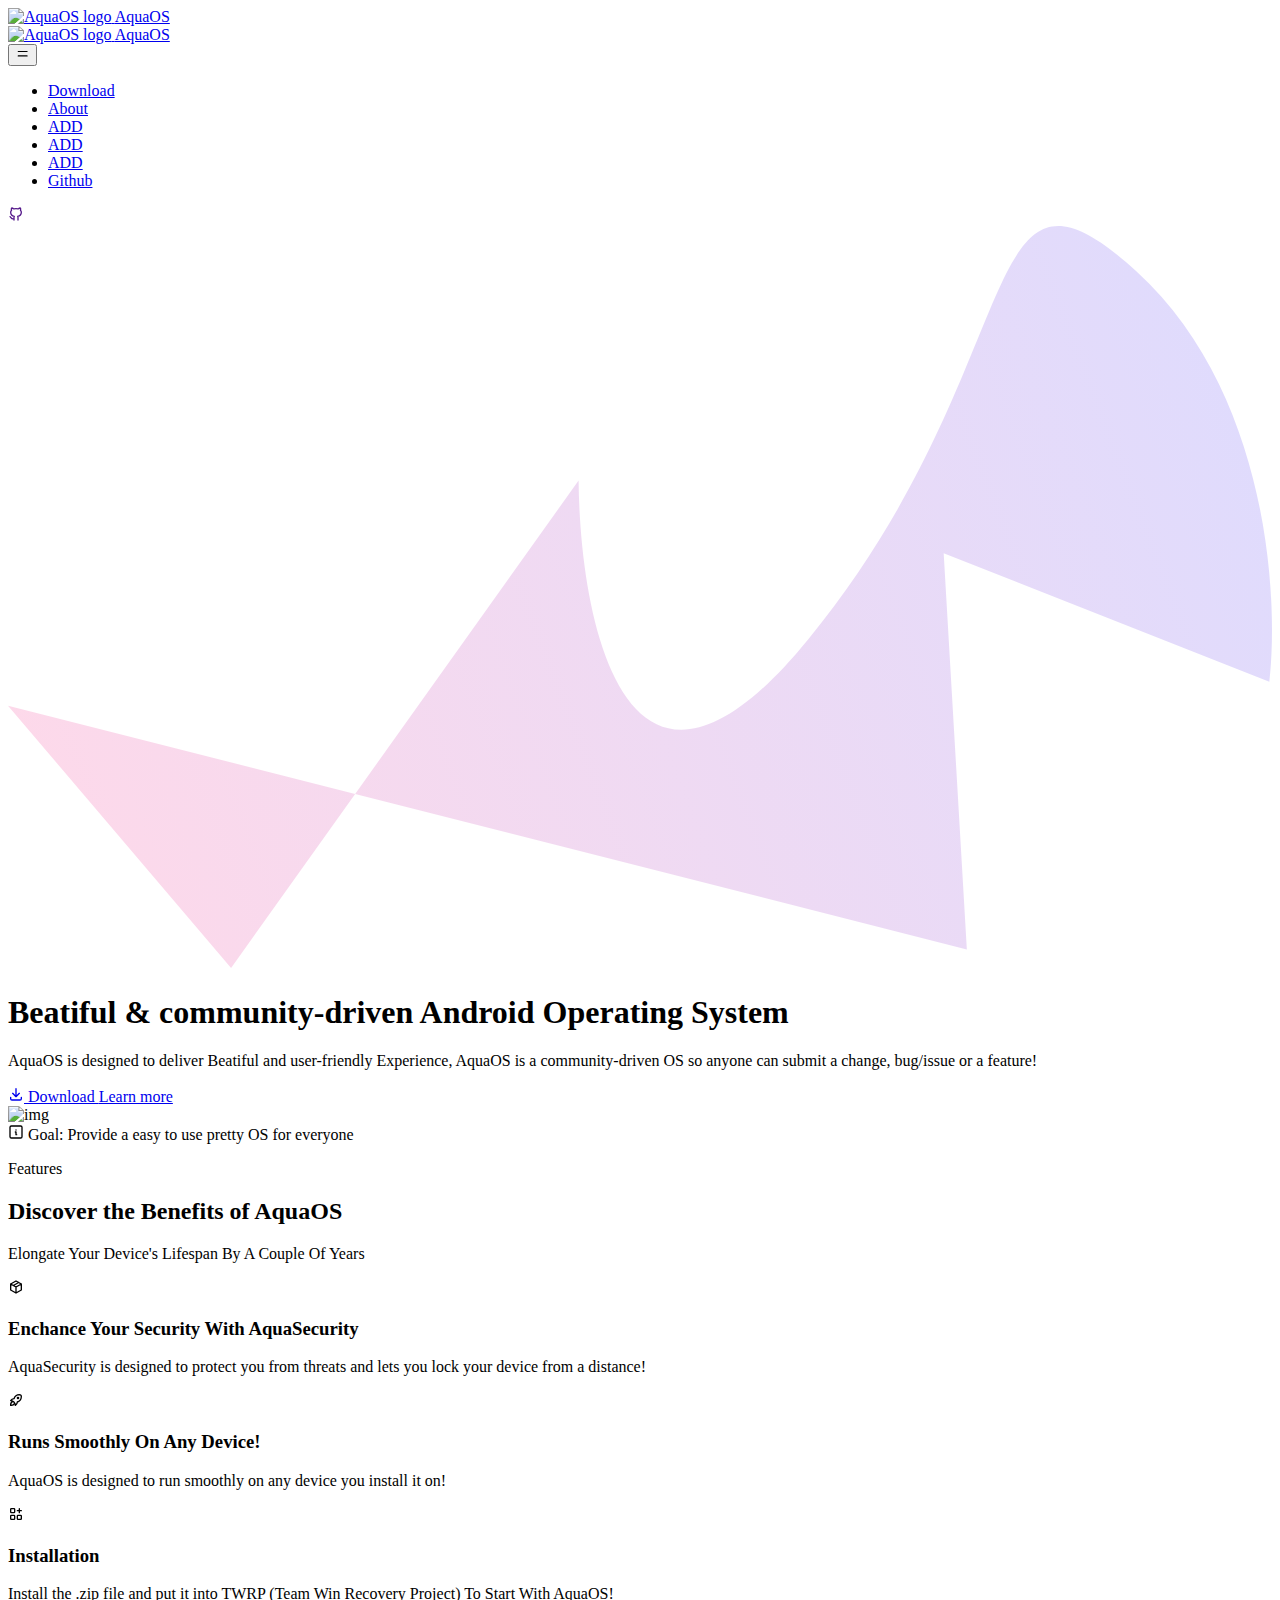
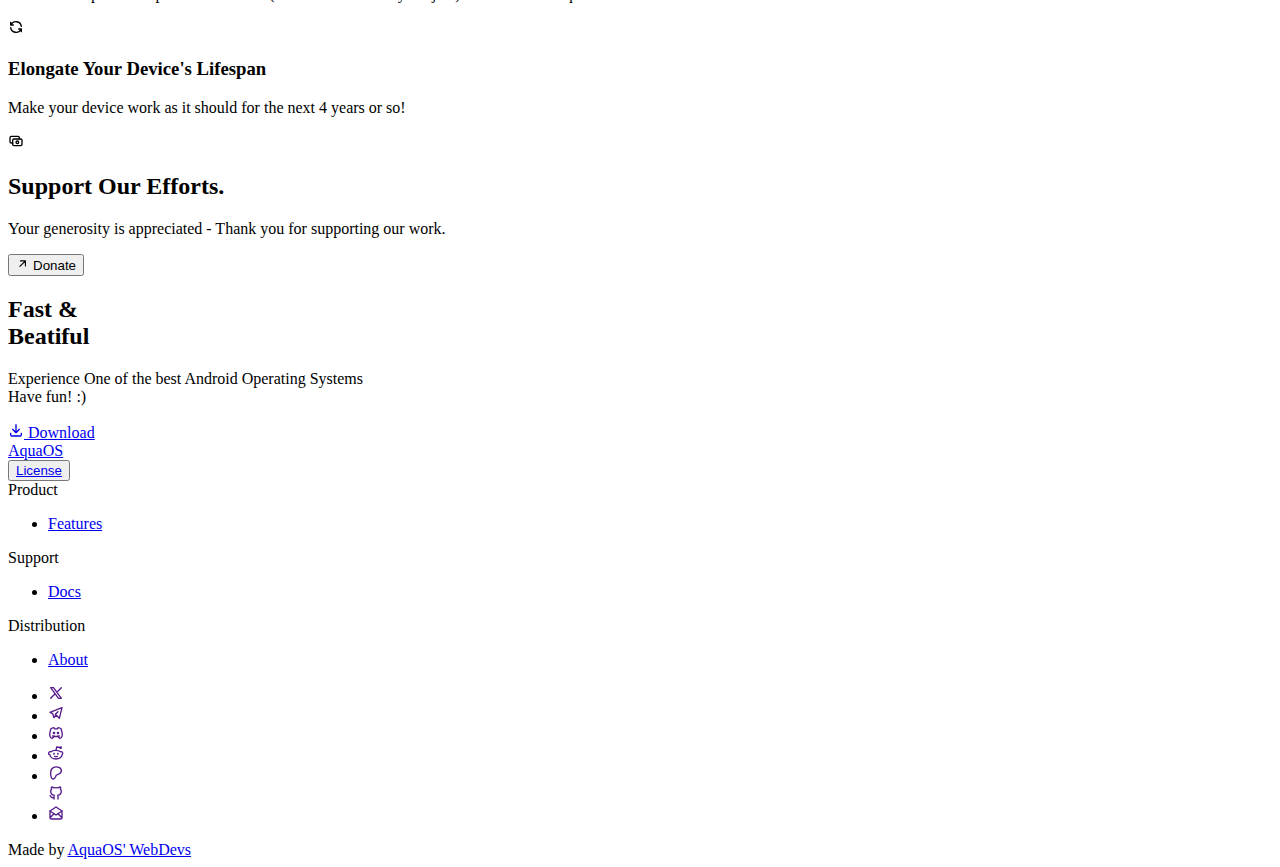
==== commit 0c0417cd: "about.html added + some fixes" ====
--- a/index.html
+++ b/index.html
@@ -69,7 +69,7 @@
                     <nav class="items-center w-full md:z-60 md:w-auto md:flex text-gray-600 dark:text-slate-200 h-[calc(100vh-100px)] md:h-auto overflow-y-auto md:overflow-visible hidden" aria-label="Main navigation">
                         <ul class="flex flex-col pt-8 md:pt-0 md:flex-row md:self-center w-full md:w-auto text-xl md:text-base md:gap-x-8">
                             <li>
-                                <a class="hover:text-gray-900 dark:hover:text-white px-4 py-3 md:px-0 md:py-0 flex items-center transition duration-150 ease-in-out" href="/AquaSiteV2/download.html">Download</a>
+                                <a class="hover:text-gray-900 dark:hover:text-white px-4 py-3 md:px-0 md:py-0 flex items-center transition duration-150 ease-in-out" href="/AquaSiteV2/downloads.html">Download</a>
                             </li>
                             <li>
                                 <a class="hover:text-gray-900 dark:hover:text-white px-4 py-3 md:px-0 md:py-0 flex items-center transition duration-150 ease-in-out" href="/AquaSiteV2/about.html">About</a>
@@ -126,7 +126,7 @@
                             </h1>
                             <p class="mt-6 max-w-3xl mx-auto text-lg text-slate-600 mb-8 text-center mx-auto dark:text-slate-400">
                                 <span class="font-semibold underline decoration-1 decoration-primary-600 underline-offset-2">AquaOS</span>
-                                is designed to deliver Beatiful and user-friendly, AquaOS is a community-driven OS so anyone can submit a change, bug/issue or a feature!</p>
+                                is designed to deliver Beatiful and user-friendly Experience, AquaOS is a community-driven OS so anyone can submit a change, bug/issue or a feature!</p>
                             <div class="max-w-xs text-sm sm:mt-10 sm:max-w-md mt-6 m-auto flex flex-nowrap flex-col sm:flex-row sm:justify-center gap-4">
                                 <a class="btn btn-primary font-semibold h-12 px-6 rounded-lg w-full flex items-center justify-center sm:w-auto" href="/AquaSiteV2/downloads.html">
                                     <svg width="1em" height="1em" class="w-5 h-5 mr-1 -ml-1.5" data-icon="tabler:download">
@@ -138,7 +138,7 @@
                                     Download
 
                                 </a>
-                                <a class="btn font-semibold h-12 px-6 rounded-lg w-full flex items-center justify-center sm:w-auto" href="/AquaSiteV2/learn.html">Learn more</a>
+                                <a class="btn font-semibold h-12 px-6 rounded-lg w-full flex items-center justify-center sm:w-auto" href="/AquaSiteV2/nothin.html">Learn more</a>
                             </div>
                         </div>
                     </div>
@@ -477,7 +477,7 @@
 
                             </p>
                             <div class="mt-6 max-w-xs mx-auto">
-                                <a class="btn btn-primary w-full sm:w-auto" href="/AquaSiteV2/download.html">
+                                <a class="btn btn-primary w-full sm:w-auto" href="/AquaSiteV2/downloads.html">
                                     <svg width="1em" height="1em" viewBox="0 0 24 24" class="w-5 h-5 mr-1 -ml-1.5" data-icon="tabler:download">
                                         <use href="#ai:tabler:download"></use>
                                     </svg>
@@ -509,7 +509,7 @@
                         <div class="dark:text-gray-300 font-medium mb-2">Product</div>
                         <ul class="text-sm">
                             <li class="mb-2">
-                                <a class="text-muted hover:text-gray-700 dark:text-gray-400 hover:underline transition duration-150 ease-in-out mr-2 rtl:mr-0 rtl:ml-2" href="/AquaSiteV2/features.html">Features </a>
+                                <a class="text-muted hover:text-gray-700 dark:text-gray-400 hover:underline transition duration-150 ease-in-out mr-2 rtl:mr-0 rtl:ml-2" href="/AquaSiteV2/nothin.html">Features </a>
                             </li>
                         </ul>
                     </div>
@@ -517,7 +517,7 @@
                         <div class="dark:text-gray-300 font-medium mb-2">Support</div>
                         <ul class="text-sm">
                             <li class="mb-2">
-                                <a class="text-muted hover:text-gray-700 dark:text-gray-400 hover:underline transition duration-150 ease-in-out mr-2 rtl:mr-0 rtl:ml-2" href="/AquaSiteV2/documents.html">Docs </a>
+                                <a class="text-muted hover:text-gray-700 dark:text-gray-400 hover:underline transition duration-150 ease-in-out mr-2 rtl:mr-0 rtl:ml-2" href="/AquaSiteV2/nothin.html">Docs </a>
                             </li>
                         </ul>
                     </div>
@@ -525,7 +525,7 @@
                         <div class="dark:text-gray-300 font-medium mb-2">Distribution</div>
                         <ul class="text-sm">
                             <li class="mb-2">
-                                <a class="text-muted hover:text-gray-700 dark:text-gray-400 hover:underline transition duration-150 ease-in-out mr-2 rtl:mr-0 rtl:ml-2" href="/AquaSiteV2/about.html">About </a>
+                                <a class="text-muted hover:text-gray-700 dark:text-gray-400 hover:underline transition duration-150 ease-in-out mr-2 rtl:mr-0 rtl:ml-2" href="/AquaSiteV2/nothin.html">About </a>
                             </li>
                         </ul>
                     </div>
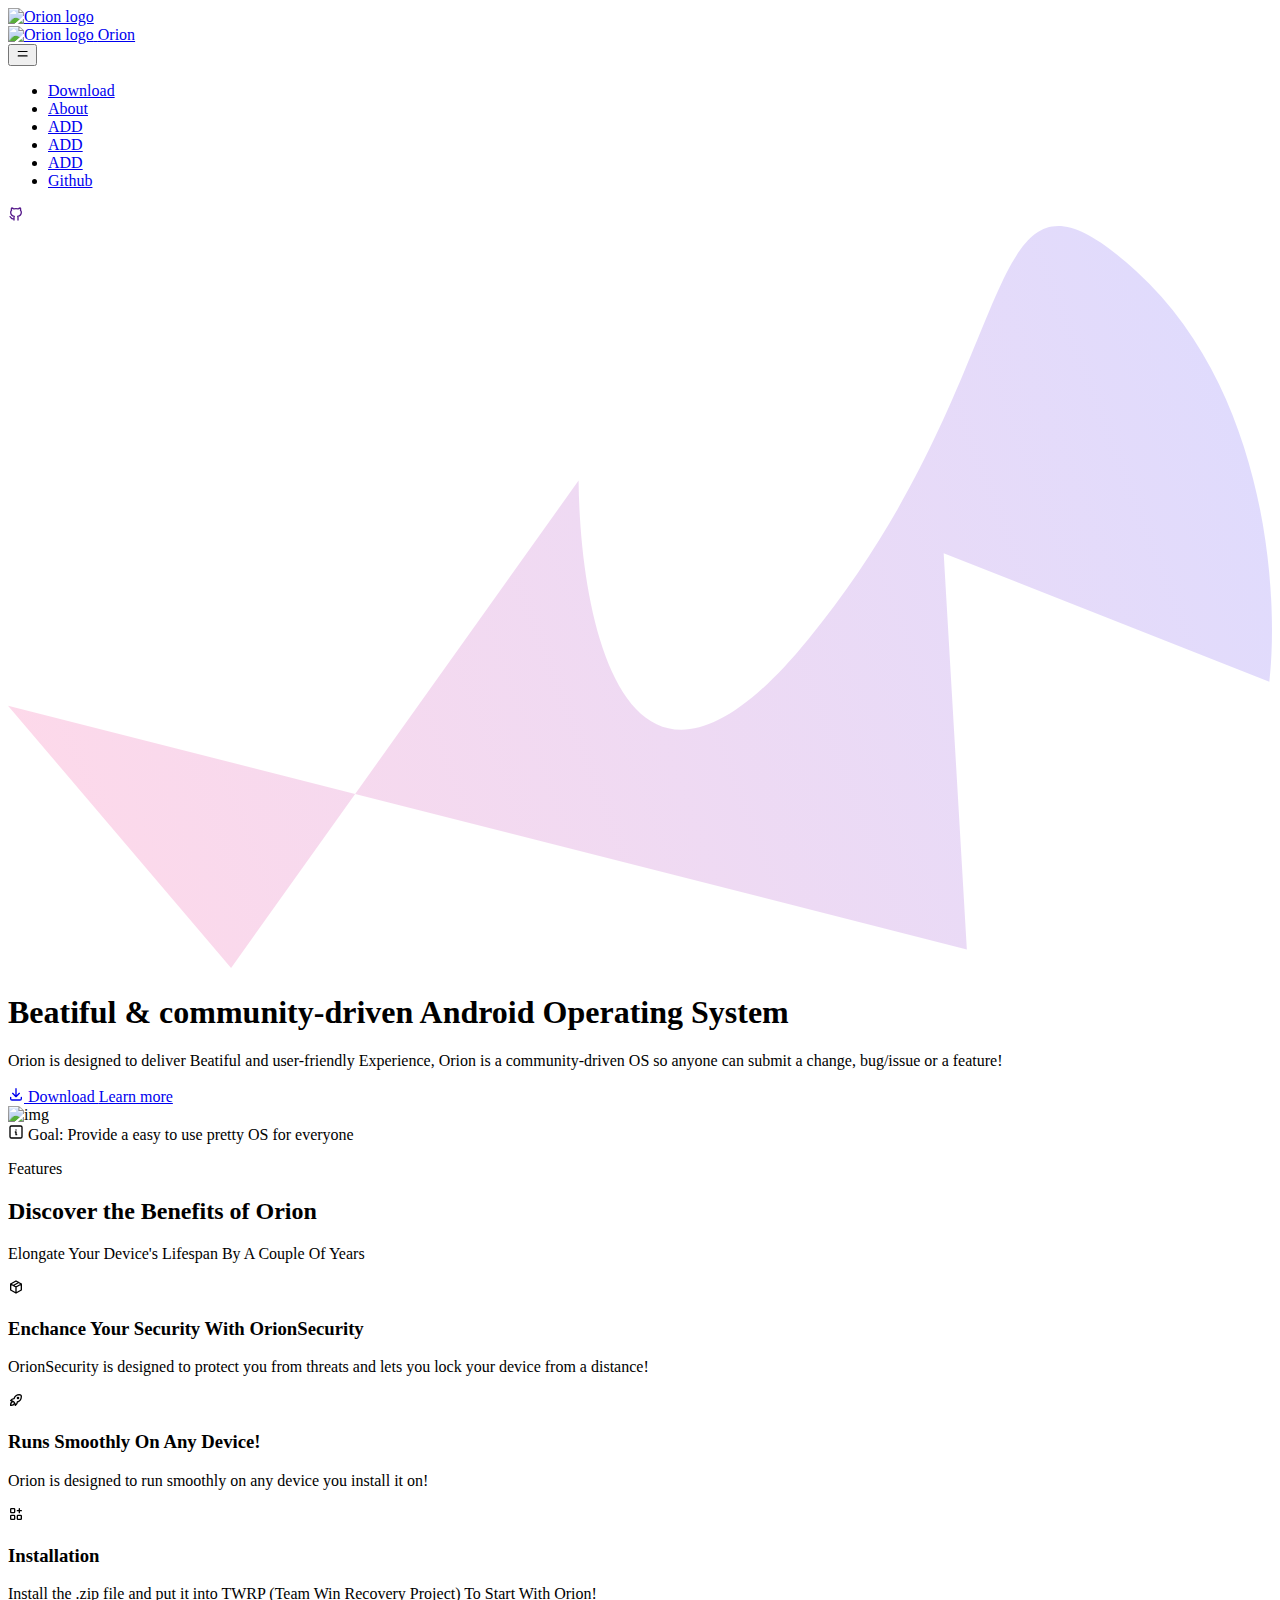
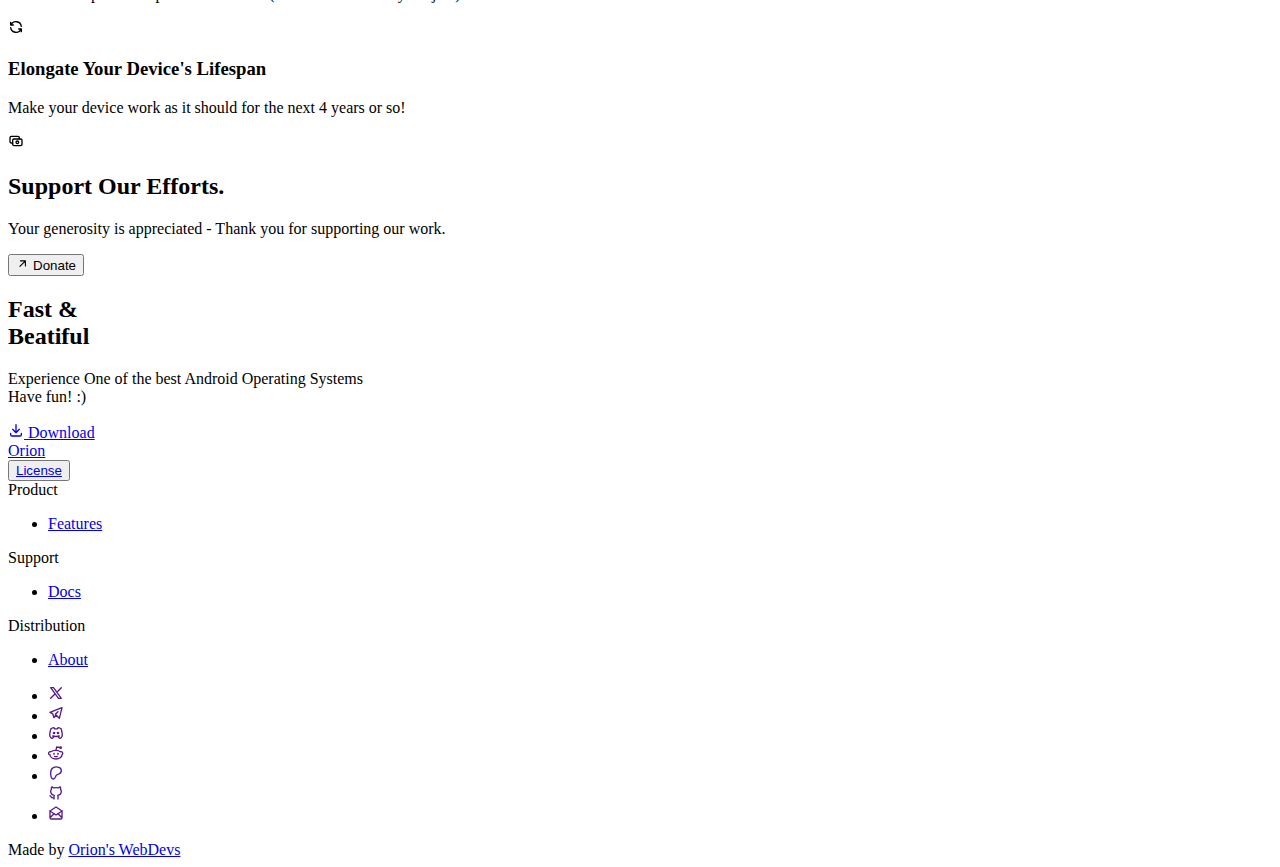
==== commit 0a630413: "Update index.html" ====
--- a/index.html
+++ b/index.html
@@ -4,7 +4,7 @@
         <meta charset="UTF-8">
         <meta name="viewport" content="width=device-width, initial-scale=1.0">
         <meta name="generator" content="Astro v5.0.3">
-        <title>AquaOS</title>
+        <title>Orion</title>
         <meta name="description" content="AquaOS Desc">
         <meta name="robots" content="index,follow">
         <meta property="og:title" content="AquaOS — Beatiful and community-driven OS based on Android">
@@ -38,13 +38,12 @@
             <div class="py-3 px-3 mx-auto w-full md:justify-between max-w-6xl md:px-4">
                 <div class="md:flex md:items-center md:justify-between text-slate-700 font-semibold text-sm leading-6 dark:text-slate-200">
                     <a class="hidden md:flex md:items-center" href="/AquaSiteV2/index.html">
-                        <img class="self-center" src="logo.svg" loading="eager" decoding="async" alt="AquaOS logo" width="32" height="32">
-                        <span class="self-center ml-2 text-2xl md:text-xl font-bold text-gray-900 whitespace-nowrap dark:text-white">AquaOS</span>
+                        <img class="self-center" src="logo.svg" loading="eager" decoding="async" alt="Orion logo" width="92" height="92">
                     </a>
                     <div class="flex justify-between md:hidden">
                         <a class="flex items-center" href="/">
-                            <img class="self-center" src="logo.svg" loading="eager" decoding="async" alt="AquaOS logo" width="32" height="32">
-                            <span class="self-center ml-2 text-2xl md:text-xl font-bold text-gray-900 whitespace-nowrap dark:text-white">AquaOS</span>
+                            <img class="self-center" src="logo.svg" loading="eager" decoding="async" alt="Orion logo" width="92" height="92">
+                            <span class="self-center ml-2 text-2xl md:text-xl font-bold text-gray-900 whitespace-nowrap dark:text-white">Orion</span>
                         </a>
                         <div class="flex items-center">
                             <button class="scroll-button" onclick="scrollToBottom()">
@@ -125,8 +124,8 @@
 <span>Android Operating System</span>
                             </h1>
                             <p class="mt-6 max-w-3xl mx-auto text-lg text-slate-600 mb-8 text-center mx-auto dark:text-slate-400">
-                                <span class="font-semibold underline decoration-1 decoration-primary-600 underline-offset-2">AquaOS</span>
-                                is designed to deliver Beatiful and user-friendly Experience, AquaOS is a community-driven OS so anyone can submit a change, bug/issue or a feature!</p>
+                                <span class="font-semibold underline decoration-1 decoration-primary-600 underline-offset-2">Orion</span>
+                                is designed to deliver Beatiful and user-friendly Experience, Orion is a community-driven OS so anyone can submit a change, bug/issue or a feature!</p>
                             <div class="max-w-xs text-sm sm:mt-10 sm:max-w-md mt-6 m-auto flex flex-nowrap flex-col sm:flex-row sm:justify-center gap-4">
                                 <a class="btn btn-primary font-semibold h-12 px-6 rounded-lg w-full flex items-center justify-center sm:w-auto" href="/AquaSiteV2/downloads.html">
                                     <svg width="1em" height="1em" class="w-5 h-5 mr-1 -ml-1.5" data-icon="tabler:download">
@@ -173,7 +172,7 @@
                         <p class="text-base text-primary-600 dark:text-primary-200 font-semibold tracking-wide uppercase">Features
 </p>
                         <h2 class="text-2xl md:text-3xl font-bold leading-tighter tracking-tighter mb-4 font-heading">
-                            Discover the Benefits of <span class="whitespace-nowrap">AquaOS</span>
+                            Discover the Benefits of <span class="whitespace-nowrap">Orion</span>
                         </h2>
                         <p class="max-w-xl mx-auto sm:text-center text-lg text-gray-600 dark:text-slate-400">Elongate Your Device's Lifespan By A Couple Of Years
 </p>
@@ -192,8 +191,8 @@
                                     </div>
                                 </div>
                                 <div>
-                                    <h3 class="mb-3 text-sm font-bold">Enchance Your Security With AquaSecurity</h3>
-                                    <p class="text-gray-600 dark:text-slate-400">AquaSecurity is designed to protect you from threats and lets you lock your device from a distance!</p>
+                                    <h3 class="mb-3 text-sm font-bold">Enchance Your Security With OrionSecurity</h3>
+                                    <p class="text-gray-600 dark:text-slate-400">OrionSecurity is designed to protect you from threats and lets you lock your device from a distance!</p>
                                 </div>
                             </div>
                             <div class="flex flex-row max-w-md">
@@ -212,7 +211,7 @@
                                 </div>
                                 <div>
                                     <h3 class="mb-3 text-sm font-bold">Runs Smoothly On Any Device!</h3>
-                                    <p class="text-gray-600 dark:text-slate-400">AquaOS is designed to run smoothly on any device you install it on!</p>
+                                    <p class="text-gray-600 dark:text-slate-400">Orion is designed to run smoothly on any device you install it on!</p>
                                 </div>
                             </div>
                             <div class="flex flex-row max-w-md">
@@ -228,7 +227,7 @@
                                 </div>
                                 <div>
                                     <h3 class="mb-3 text-sm font-bold">Installation</h3>
-                                    <p class="text-gray-600 dark:text-slate-400">Install the .zip file and put it into TWRP (Team Win Recovery Project) To Start With AquaOS!</p>
+                                    <p class="text-gray-600 dark:text-slate-400">Install the .zip file and put it into TWRP (Team Win Recovery Project) To Start With Orion!</p>
                                 </div>
                             </div>
                         </div>
@@ -496,11 +495,11 @@
                 <div class="grid grid-cols-12 gap-4 gap-y-8 sm:gap-8 py-8 md:py-12">
                     <div class="col-span-12 lg:col-span-4">
                         <div class="mb-2">
-                            <a class="inline-block font-bold text-xl" href="/AquaSiteV2/index.html">AquaOS</a>
+                            <a class="inline-block font-bold text-xl" href="/AquaSiteV2/index.html">Orion</a>
                         </div>
                         <div class="text-sm text-muted">
                             <astro-island uid="2b8p9j" prefix="r0" component-url="ImprintButton.CVqwTpFN.js" component-export="default" renderer-url="client.g-zvAn1w.js" props="{}" ssr client="load" opts="{&quot;name&quot;:&quot;ImprintButton&quot;,&quot;value&quot;:true}" await-children>
-                                <button class="btn-ghost hover:text-gray-700 dark:text-gray-400 hover:underline transition duration-150 ease-in-out"><a href="/AquaSiteV2/LICENSE">License</a></button>
+                                <button class="btn-ghost hover:text-gray-700 dark:text-gray-400 hover:underline transition duration-150 ease-in-out"><a href="/AquaSiteV2/LICENSE.html">License</a></button>
                                 <!--astro:end-->
                             </astro-island>
                         </div>
@@ -525,7 +524,7 @@
                         <div class="dark:text-gray-300 font-medium mb-2">Distribution</div>
                         <ul class="text-sm">
                             <li class="mb-2">
-                                <a class="text-muted hover:text-gray-700 dark:text-gray-400 hover:underline transition duration-150 ease-in-out mr-2 rtl:mr-0 rtl:ml-2" href="/AquaSiteV2/nothin.html">About </a>
+                                <a class="text-muted hover:text-gray-700 dark:text-gray-400 hover:underline transition duration-150 ease-in-out mr-2 rtl:mr-0 rtl:ml-2" href="/AquaSiteV2/about.html">About </a>
                             </li>
                         </ul>
                     </div>
@@ -616,7 +615,7 @@
                     </ul>
                     <div class="text-sm mr-4 dark:text-slate-400">
                         <span class="w-5 h-5 md:w-6 md:h-6 md:-mt-0.5 bg-cover mr-1.5 rtl:mr-0 rtl:ml-1.5 float-left rtl:float-right rounded-sm bg-[url(~/assets/images/logo.svg)]"></span>
-                        Made by <a class="text-blue-600 dark:text-white font-bold decoration-slate-400 decoration-dotted underline" href="/AquaSiteV2/nothin.html">AquaOS' WebDevs</a>
+                        Made by <a class="text-blue-600 dark:text-white font-bold decoration-slate-400 decoration-dotted underline" href="/AquaSiteV2/about.html">Orion's WebDevs</a>
                     </div>
                 </div>
             </div>
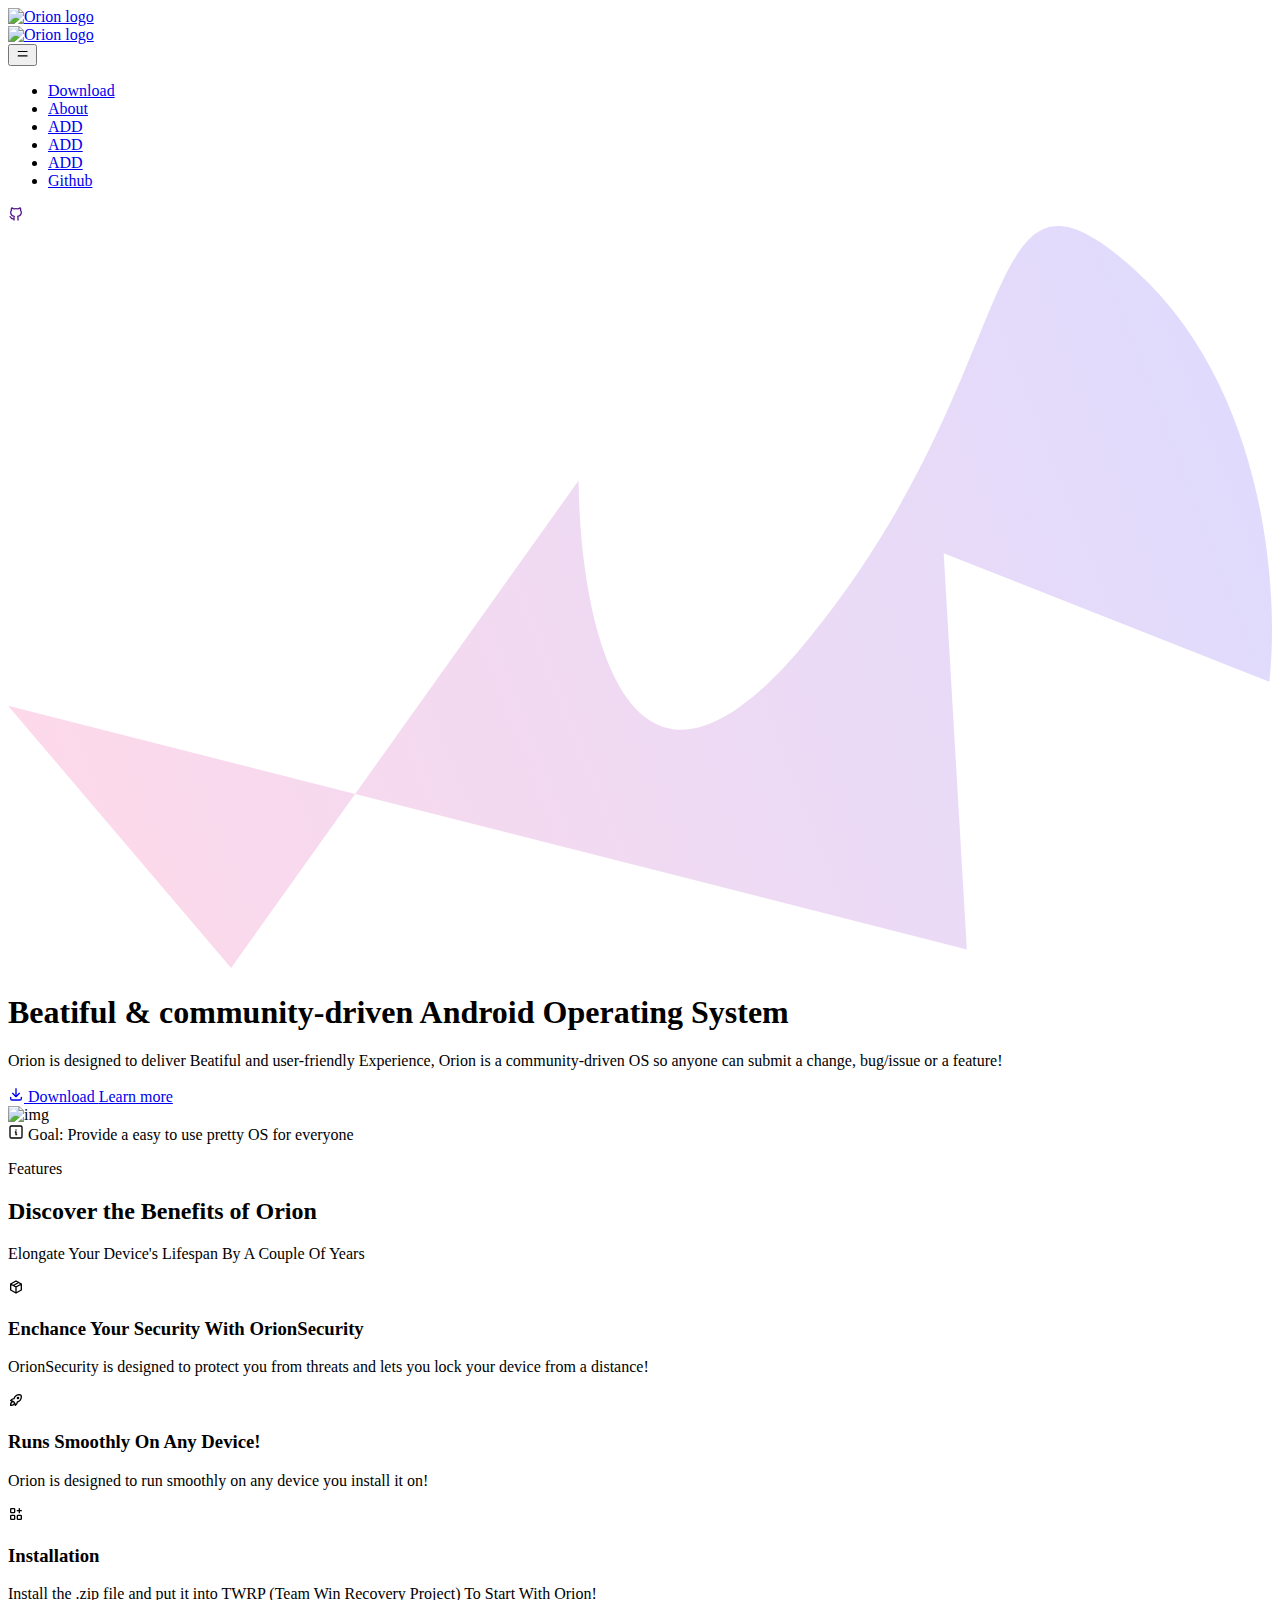
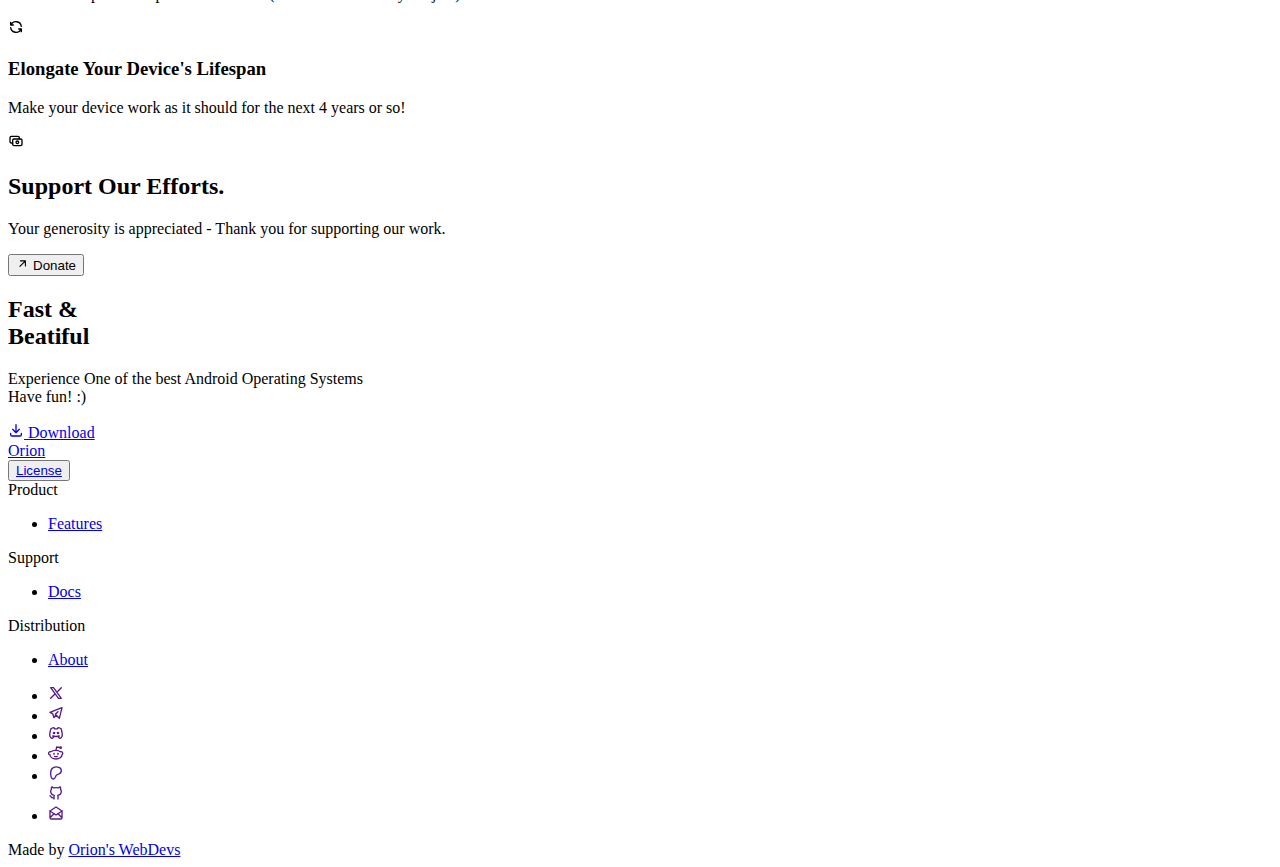
==== commit 6ba432e1: "Update index.html" ====
--- a/index.html
+++ b/index.html
@@ -43,7 +43,6 @@
                     <div class="flex justify-between md:hidden">
                         <a class="flex items-center" href="/">
                             <img class="self-center" src="logo.svg" loading="eager" decoding="async" alt="Orion logo" width="92" height="92">
-                            <span class="self-center ml-2 text-2xl md:text-xl font-bold text-gray-900 whitespace-nowrap dark:text-white">Orion</span>
                         </a>
                         <div class="flex items-center">
                             <button class="scroll-button" onclick="scrollToBottom()">
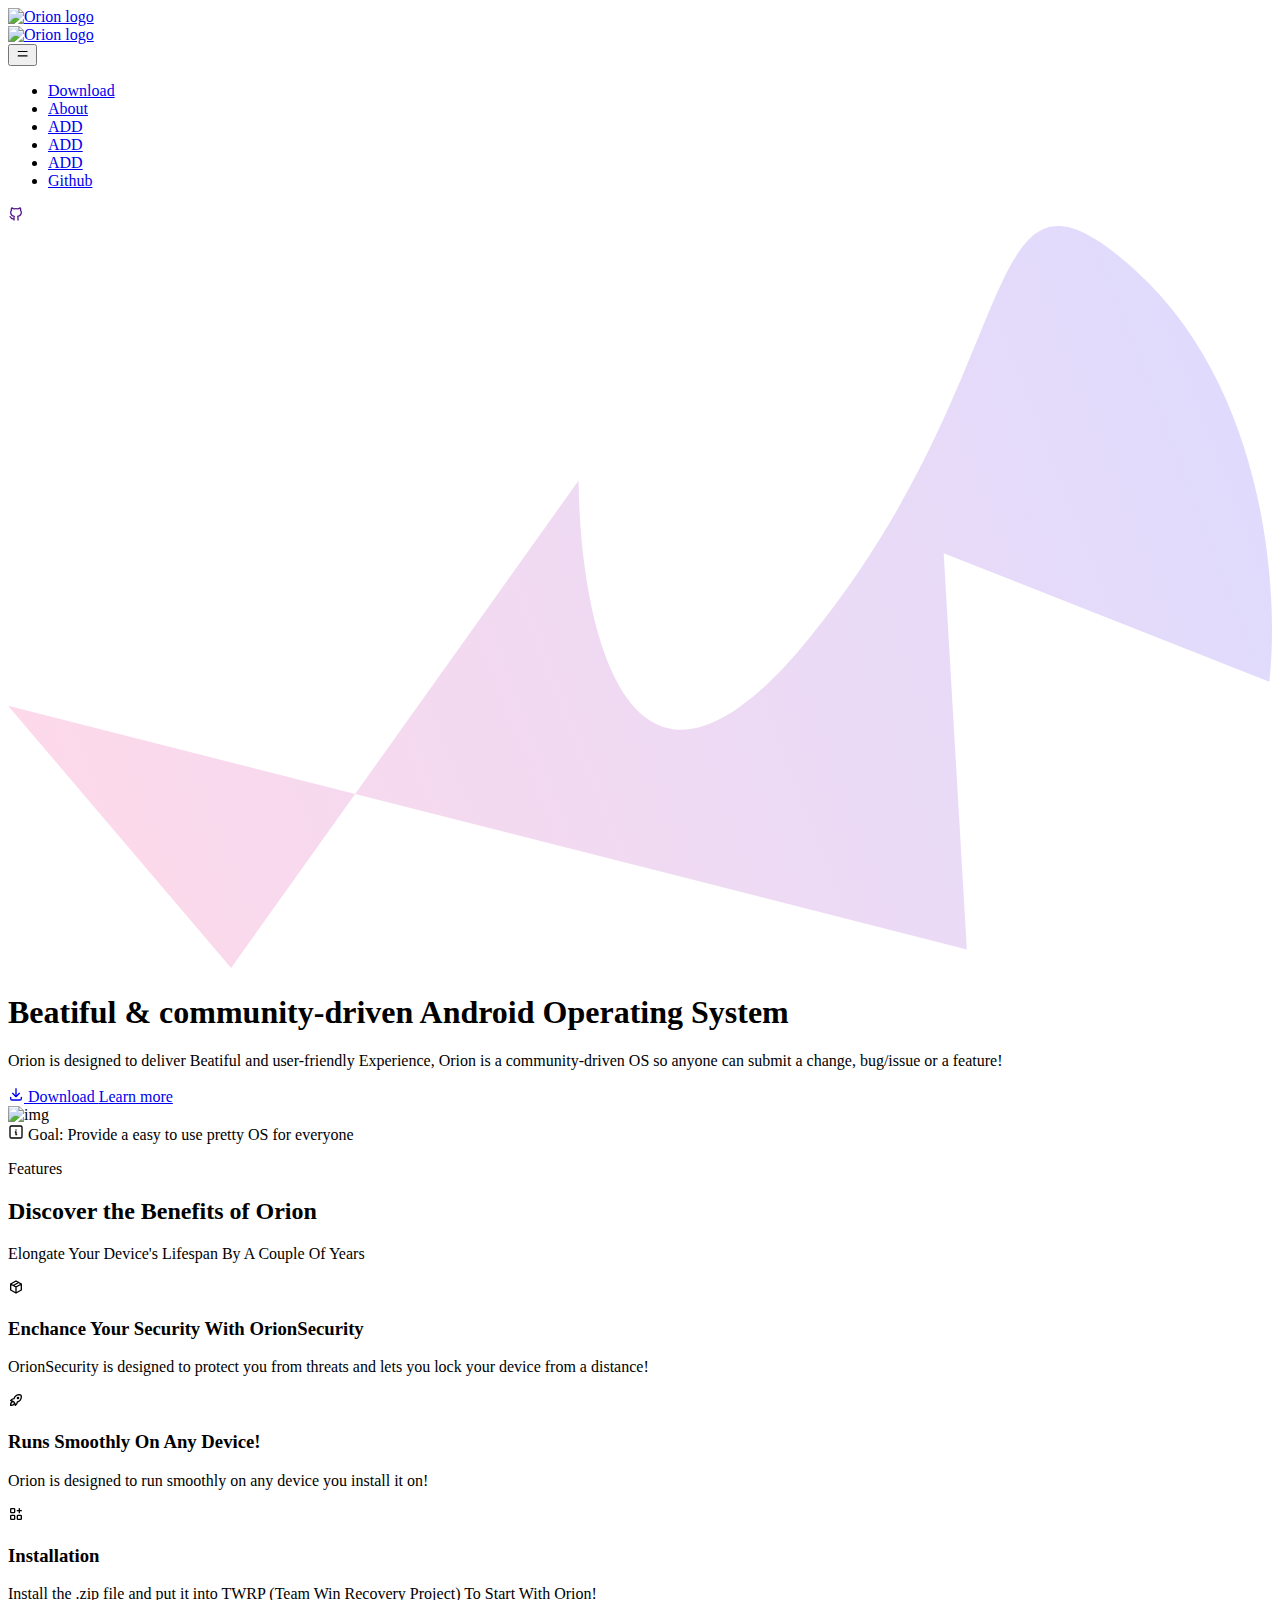
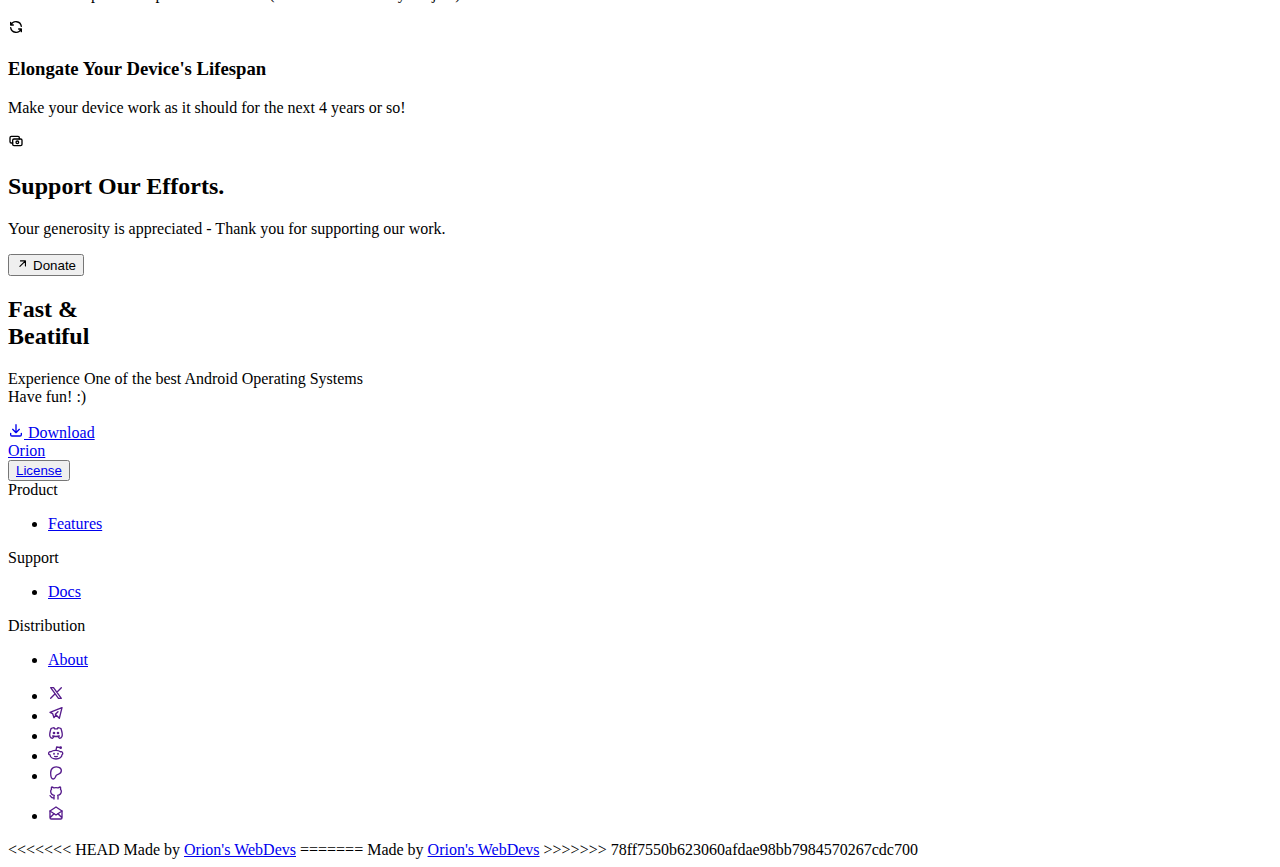
==== commit 0393b712: "Merge branch 'main' of https://github.com/BobicrafterDDT/AquaSiteV2" ====
--- a/index.html
+++ b/index.html
@@ -5,13 +5,13 @@
         <meta name="viewport" content="width=device-width, initial-scale=1.0">
         <meta name="generator" content="Astro v5.0.3">
         <title>Orion</title>
-        <meta name="description" content="AquaOS Desc">
+        <meta name="description" content="Orion Desc">
         <meta name="robots" content="index,follow">
-        <meta property="og:title" content="AquaOS — Beatiful and community-driven OS based on Android">
-        <meta property="og:description" content="AquaOS Desc">
-        <meta property="og:url" content="https://bobicrafterddt.github.io/AquaSiteV2">
+        <meta property="og:title" content="Orion — Beatiful and community-driven OS based on Android">
+        <meta property="og:description" content="Orion Desc">
+        <meta property="og:url" content="https://bobicrafterddt.github.io/OrionSite">
         <meta property="og:type" content="website">
-        <meta property="og:image:alt" content="AquaOS — Beatiful And community-driven OS based on Android">
+        <meta property="og:image:alt" content="Orion — Beatiful And community-driven OS based on Android">
         <meta name="twitter:card" content="summary_large_image">
         <style is:global>
             :root {
@@ -37,7 +37,7 @@
         <header class="sticky top-0 z-40 flex-none mx-auto transition-colors w-full duration-500 lg:z-50 supports-backdrop-blur:bg-white/95 md:backdrop-blur-sm" id="header">
             <div class="py-3 px-3 mx-auto w-full md:justify-between max-w-6xl md:px-4">
                 <div class="md:flex md:items-center md:justify-between text-slate-700 font-semibold text-sm leading-6 dark:text-slate-200">
-                    <a class="hidden md:flex md:items-center" href="/AquaSiteV2/index.html">
+                    <a class="hidden md:flex md:items-center" href="/OrionSite/index.html">
                         <img class="self-center" src="logo.svg" loading="eager" decoding="async" alt="Orion logo" width="92" height="92">
                     </a>
                     <div class="flex justify-between md:hidden">
@@ -67,22 +67,22 @@
                     <nav class="items-center w-full md:z-60 md:w-auto md:flex text-gray-600 dark:text-slate-200 h-[calc(100vh-100px)] md:h-auto overflow-y-auto md:overflow-visible hidden" aria-label="Main navigation">
                         <ul class="flex flex-col pt-8 md:pt-0 md:flex-row md:self-center w-full md:w-auto text-xl md:text-base md:gap-x-8">
                             <li>
-                                <a class="hover:text-gray-900 dark:hover:text-white px-4 py-3 md:px-0 md:py-0 flex items-center transition duration-150 ease-in-out" href="/AquaSiteV2/downloads.html">Download</a>
+                                <a class="hover:text-gray-900 dark:hover:text-white px-4 py-3 md:px-0 md:py-0 flex items-center transition duration-150 ease-in-out" href="/OrionSite/downloads.html">Download</a>
                             </li>
                             <li>
-                                <a class="hover:text-gray-900 dark:hover:text-white px-4 py-3 md:px-0 md:py-0 flex items-center transition duration-150 ease-in-out" href="/AquaSiteV2/about.html">About</a>
+                                <a class="hover:text-gray-900 dark:hover:text-white px-4 py-3 md:px-0 md:py-0 flex items-center transition duration-150 ease-in-out" href="/OrionSite/about.html">About</a>
                             </li>
                             <li>
-                                <a class="hover:text-gray-900 dark:hover:text-white px-4 py-3 md:px-0 md:py-0 flex items-center transition duration-150 ease-in-out" href="/AquaSiteV2/nothin.html">ADD</a>
+                                <a class="hover:text-gray-900 dark:hover:text-white px-4 py-3 md:px-0 md:py-0 flex items-center transition duration-150 ease-in-out" href="/OrionSite/nothin.html">ADD</a>
                             </li>
                             <li>
-                                <a class="hover:text-gray-900 dark:hover:text-white px-4 py-3 md:px-0 md:py-0 flex items-center transition duration-150 ease-in-out" href="/AquaSiteV2/nothin.html">ADD</a>
+                                <a class="hover:text-gray-900 dark:hover:text-white px-4 py-3 md:px-0 md:py-0 flex items-center transition duration-150 ease-in-out" href="/OrionSite/nothin.html">ADD</a>
                             </li>
                             <li>
-                                <a class="hover:text-gray-900 dark:hover:text-white px-4 py-3 md:px-0 md:py-0 flex items-center transition duration-150 ease-in-out" href="/AquaSiteV2/nothin.html">ADD</a>
+                                <a class="hover:text-gray-900 dark:hover:text-white px-4 py-3 md:px-0 md:py-0 flex items-center transition duration-150 ease-in-out" href="/OrionSite/nothin.html">ADD</a>
                             </li>
                             <li class="md:hidden">
-                                <a class="font-bold hover:text-gray-900 dark:hover:text-white px-4 py-3 flex items-center transition duration-150 ease-in-out" href="https://github.com/BobicrafterDDT/AquaSiteV2">Github</a>
+                                <a class="font-bold hover:text-gray-900 dark:hover:text-white px-4 py-3 flex items-center transition duration-150 ease-in-out" href="https://github.com/BobicrafterDDT/OrionSite">Github</a>
                             </li>
                         </ul>
                         <div class="md:self-center flex items-center mb-4 md:mb-0 ml-2">
@@ -126,7 +126,7 @@
                                 <span class="font-semibold underline decoration-1 decoration-primary-600 underline-offset-2">Orion</span>
                                 is designed to deliver Beatiful and user-friendly Experience, Orion is a community-driven OS so anyone can submit a change, bug/issue or a feature!</p>
                             <div class="max-w-xs text-sm sm:mt-10 sm:max-w-md mt-6 m-auto flex flex-nowrap flex-col sm:flex-row sm:justify-center gap-4">
-                                <a class="btn btn-primary font-semibold h-12 px-6 rounded-lg w-full flex items-center justify-center sm:w-auto" href="/AquaSiteV2/downloads.html">
+                                <a class="btn btn-primary font-semibold h-12 px-6 rounded-lg w-full flex items-center justify-center sm:w-auto" href="/OrionSite/downloads.html">
                                     <svg width="1em" height="1em" class="w-5 h-5 mr-1 -ml-1.5" data-icon="tabler:download">
                                         <symbol id="ai:tabler:download" viewBox="0 0 24 24">
                                             <path fill="none" stroke="currentColor" stroke-linecap="round" stroke-linejoin="round" stroke-width="2" d="M4 17v2a2 2 0 0 0 2 2h12a2 2 0 0 0 2-2v-2M7 11l5 5l5-5m-5-7v12"/>
@@ -136,7 +136,7 @@
                                     Download
 
                                 </a>
-                                <a class="btn font-semibold h-12 px-6 rounded-lg w-full flex items-center justify-center sm:w-auto" href="/AquaSiteV2/nothin.html">Learn more</a>
+                                <a class="btn font-semibold h-12 px-6 rounded-lg w-full flex items-center justify-center sm:w-auto" href="/OrionSite/nothin.html">Learn more</a>
                             </div>
                         </div>
                     </div>
@@ -475,7 +475,7 @@
 
                             </p>
                             <div class="mt-6 max-w-xs mx-auto">
-                                <a class="btn btn-primary w-full sm:w-auto" href="/AquaSiteV2/downloads.html">
+                                <a class="btn btn-primary w-full sm:w-auto" href="/OrionSite/downloads.html">
                                     <svg width="1em" height="1em" viewBox="0 0 24 24" class="w-5 h-5 mr-1 -ml-1.5" data-icon="tabler:download">
                                         <use href="#ai:tabler:download"></use>
                                     </svg>
@@ -494,11 +494,11 @@
                 <div class="grid grid-cols-12 gap-4 gap-y-8 sm:gap-8 py-8 md:py-12">
                     <div class="col-span-12 lg:col-span-4">
                         <div class="mb-2">
-                            <a class="inline-block font-bold text-xl" href="/AquaSiteV2/index.html">Orion</a>
+                            <a class="inline-block font-bold text-xl" href="/OrionSite/index.html">Orion</a>
                         </div>
                         <div class="text-sm text-muted">
                             <astro-island uid="2b8p9j" prefix="r0" component-url="ImprintButton.CVqwTpFN.js" component-export="default" renderer-url="client.g-zvAn1w.js" props="{}" ssr client="load" opts="{&quot;name&quot;:&quot;ImprintButton&quot;,&quot;value&quot;:true}" await-children>
-                                <button class="btn-ghost hover:text-gray-700 dark:text-gray-400 hover:underline transition duration-150 ease-in-out"><a href="/AquaSiteV2/LICENSE.html">License</a></button>
+                                <button class="btn-ghost hover:text-gray-700 dark:text-gray-400 hover:underline transition duration-150 ease-in-out"><a href="/OrionSite/LICENSE.html">License</a></button>
                                 <!--astro:end-->
                             </astro-island>
                         </div>
@@ -507,7 +507,7 @@
                         <div class="dark:text-gray-300 font-medium mb-2">Product</div>
                         <ul class="text-sm">
                             <li class="mb-2">
-                                <a class="text-muted hover:text-gray-700 dark:text-gray-400 hover:underline transition duration-150 ease-in-out mr-2 rtl:mr-0 rtl:ml-2" href="/AquaSiteV2/nothin.html">Features </a>
+                                <a class="text-muted hover:text-gray-700 dark:text-gray-400 hover:underline transition duration-150 ease-in-out mr-2 rtl:mr-0 rtl:ml-2" href="/OrionSite/nothin.html">Features </a>
                             </li>
                         </ul>
                     </div>
@@ -515,7 +515,7 @@
                         <div class="dark:text-gray-300 font-medium mb-2">Support</div>
                         <ul class="text-sm">
                             <li class="mb-2">
-                                <a class="text-muted hover:text-gray-700 dark:text-gray-400 hover:underline transition duration-150 ease-in-out mr-2 rtl:mr-0 rtl:ml-2" href="/AquaSiteV2/nothin.html">Docs </a>
+                                <a class="text-muted hover:text-gray-700 dark:text-gray-400 hover:underline transition duration-150 ease-in-out mr-2 rtl:mr-0 rtl:ml-2" href="/OrionSite/nothin.html">Docs </a>
                             </li>
                         </ul>
                     </div>
@@ -523,7 +523,7 @@
                         <div class="dark:text-gray-300 font-medium mb-2">Distribution</div>
                         <ul class="text-sm">
                             <li class="mb-2">
-                                <a class="text-muted hover:text-gray-700 dark:text-gray-400 hover:underline transition duration-150 ease-in-out mr-2 rtl:mr-0 rtl:ml-2" href="/AquaSiteV2/about.html">About </a>
+                                <a class="text-muted hover:text-gray-700 dark:text-gray-400 hover:underline transition duration-150 ease-in-out mr-2 rtl:mr-0 rtl:ml-2" href="/OrionSite/about.html">About </a>
                             </li>
                         </ul>
                     </div>
@@ -614,7 +614,11 @@
                     </ul>
                     <div class="text-sm mr-4 dark:text-slate-400">
                         <span class="w-5 h-5 md:w-6 md:h-6 md:-mt-0.5 bg-cover mr-1.5 rtl:mr-0 rtl:ml-1.5 float-left rtl:float-right rounded-sm bg-[url(~/assets/images/logo.svg)]"></span>
+<<<<<<< HEAD
+                        Made by <a class="text-blue-600 dark:text-white font-bold decoration-slate-400 decoration-dotted underline" href="/OrionSite/about.html">Orion's WebDevs</a>
+=======
                         Made by <a class="text-blue-600 dark:text-white font-bold decoration-slate-400 decoration-dotted underline" href="/AquaSiteV2/about.html">Orion's WebDevs</a>
+>>>>>>> 78ff7550b623060afdae98bb7984570267cdc700
                     </div>
                 </div>
             </div>
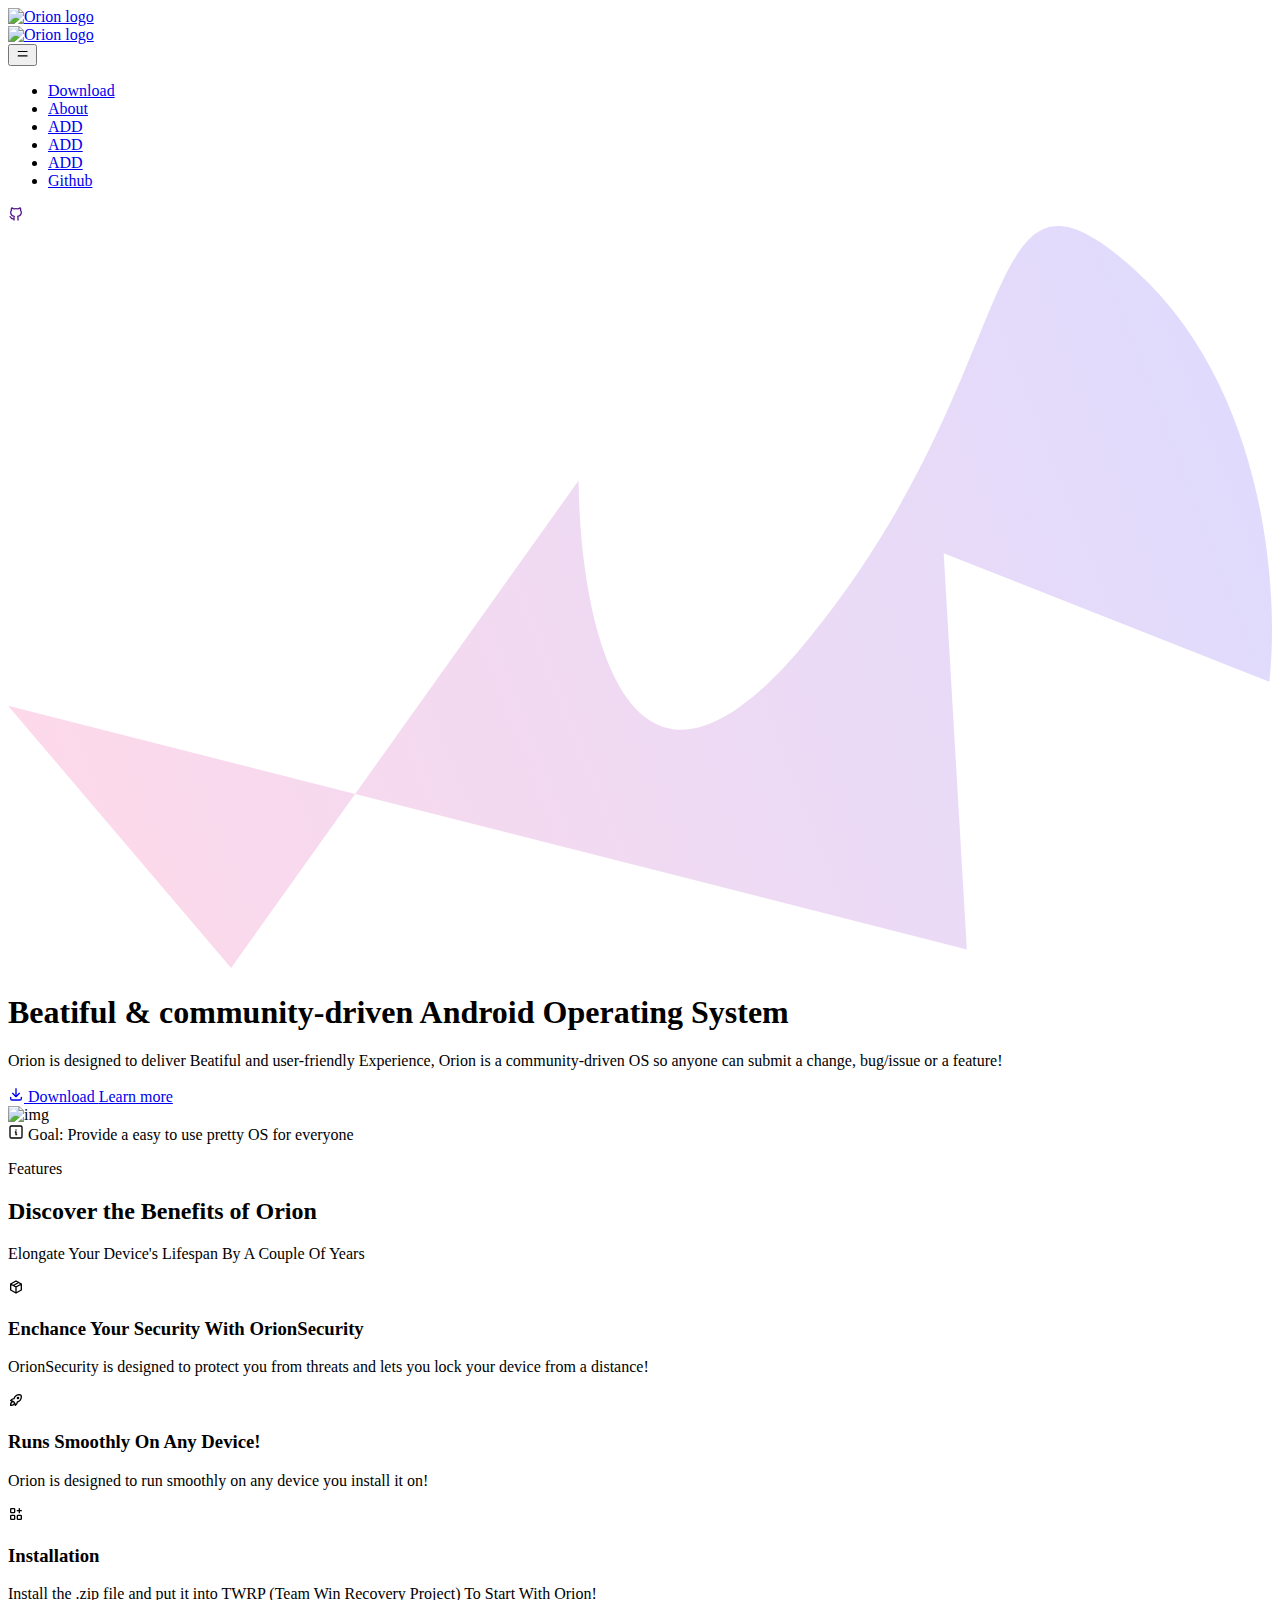
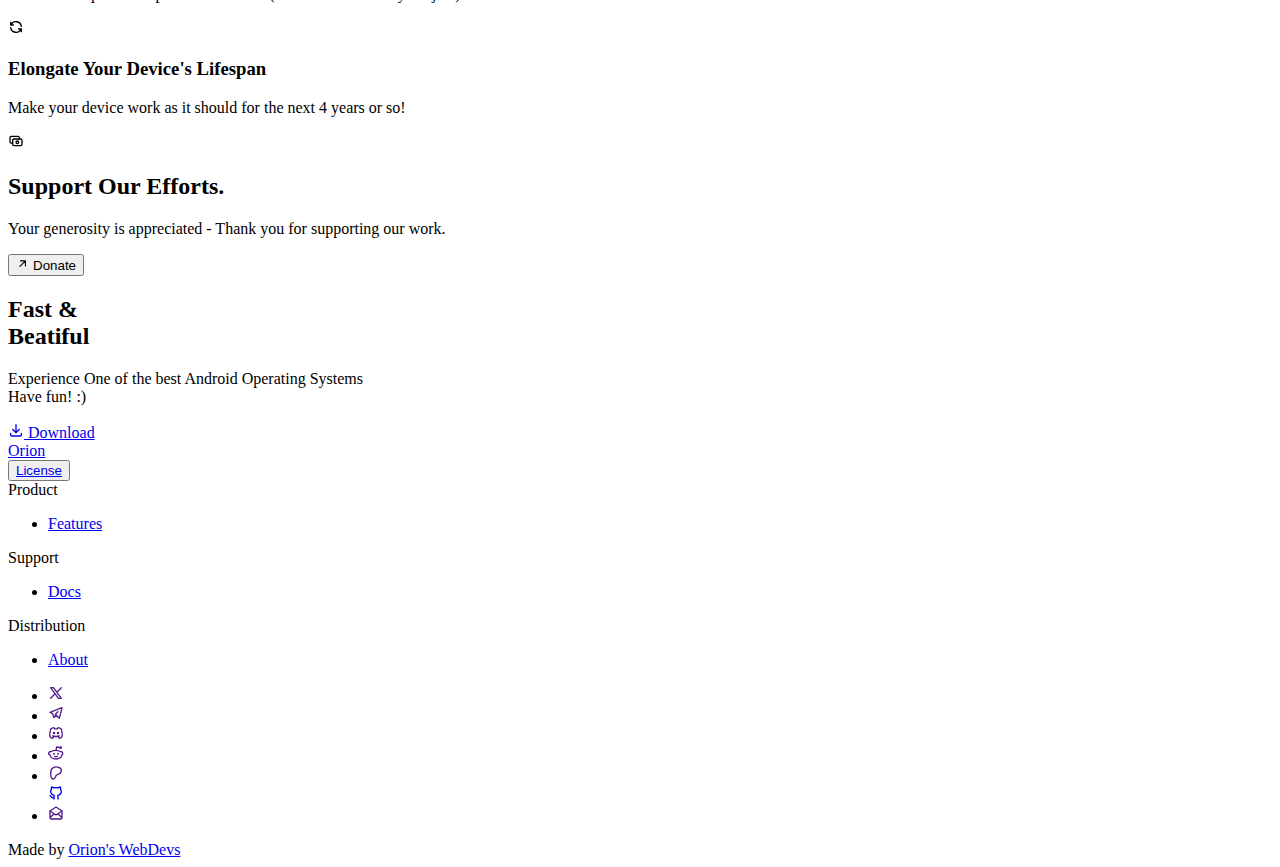
==== commit 2942a5ab: "removed /OrionSite/ dir in every <a> tag for better testing + better compatibility with bluehost hos" ====
--- a/index.html
+++ b/index.html
@@ -37,7 +37,7 @@
         <header class="sticky top-0 z-40 flex-none mx-auto transition-colors w-full duration-500 lg:z-50 supports-backdrop-blur:bg-white/95 md:backdrop-blur-sm" id="header">
             <div class="py-3 px-3 mx-auto w-full md:justify-between max-w-6xl md:px-4">
                 <div class="md:flex md:items-center md:justify-between text-slate-700 font-semibold text-sm leading-6 dark:text-slate-200">
-                    <a class="hidden md:flex md:items-center" href="/OrionSite/index.html">
+                    <a class="hidden md:flex md:items-center" href="index.html">
                         <img class="self-center" src="logo.svg" loading="eager" decoding="async" alt="Orion logo" width="92" height="92">
                     </a>
                     <div class="flex justify-between md:hidden">
@@ -67,19 +67,19 @@
                     <nav class="items-center w-full md:z-60 md:w-auto md:flex text-gray-600 dark:text-slate-200 h-[calc(100vh-100px)] md:h-auto overflow-y-auto md:overflow-visible hidden" aria-label="Main navigation">
                         <ul class="flex flex-col pt-8 md:pt-0 md:flex-row md:self-center w-full md:w-auto text-xl md:text-base md:gap-x-8">
                             <li>
-                                <a class="hover:text-gray-900 dark:hover:text-white px-4 py-3 md:px-0 md:py-0 flex items-center transition duration-150 ease-in-out" href="/OrionSite/downloads.html">Download</a>
+                                <a class="hover:text-gray-900 dark:hover:text-white px-4 py-3 md:px-0 md:py-0 flex items-center transition duration-150 ease-in-out" href="downloads.html">Download</a>
                             </li>
                             <li>
-                                <a class="hover:text-gray-900 dark:hover:text-white px-4 py-3 md:px-0 md:py-0 flex items-center transition duration-150 ease-in-out" href="/OrionSite/about.html">About</a>
+                                <a class="hover:text-gray-900 dark:hover:text-white px-4 py-3 md:px-0 md:py-0 flex items-center transition duration-150 ease-in-out" href="about.html">About</a>
                             </li>
                             <li>
-                                <a class="hover:text-gray-900 dark:hover:text-white px-4 py-3 md:px-0 md:py-0 flex items-center transition duration-150 ease-in-out" href="/OrionSite/nothin.html">ADD</a>
+                                <a class="hover:text-gray-900 dark:hover:text-white px-4 py-3 md:px-0 md:py-0 flex items-center transition duration-150 ease-in-out" href="nothin.html">ADD</a>
                             </li>
                             <li>
-                                <a class="hover:text-gray-900 dark:hover:text-white px-4 py-3 md:px-0 md:py-0 flex items-center transition duration-150 ease-in-out" href="/OrionSite/nothin.html">ADD</a>
+                                <a class="hover:text-gray-900 dark:hover:text-white px-4 py-3 md:px-0 md:py-0 flex items-center transition duration-150 ease-in-out" href="nothin.html">ADD</a>
                             </li>
                             <li>
-                                <a class="hover:text-gray-900 dark:hover:text-white px-4 py-3 md:px-0 md:py-0 flex items-center transition duration-150 ease-in-out" href="/OrionSite/nothin.html">ADD</a>
+                                <a class="hover:text-gray-900 dark:hover:text-white px-4 py-3 md:px-0 md:py-0 flex items-center transition duration-150 ease-in-out" href="nothin.html">ADD</a>
                             </li>
                             <li class="md:hidden">
                                 <a class="font-bold hover:text-gray-900 dark:hover:text-white px-4 py-3 flex items-center transition duration-150 ease-in-out" href="https://github.com/BobicrafterDDT/OrionSite">Github</a>
@@ -126,7 +126,7 @@
                                 <span class="font-semibold underline decoration-1 decoration-primary-600 underline-offset-2">Orion</span>
                                 is designed to deliver Beatiful and user-friendly Experience, Orion is a community-driven OS so anyone can submit a change, bug/issue or a feature!</p>
                             <div class="max-w-xs text-sm sm:mt-10 sm:max-w-md mt-6 m-auto flex flex-nowrap flex-col sm:flex-row sm:justify-center gap-4">
-                                <a class="btn btn-primary font-semibold h-12 px-6 rounded-lg w-full flex items-center justify-center sm:w-auto" href="/OrionSite/downloads.html">
+                                <a class="btn btn-primary font-semibold h-12 px-6 rounded-lg w-full flex items-center justify-center sm:w-auto" href="downloads.html">
                                     <svg width="1em" height="1em" class="w-5 h-5 mr-1 -ml-1.5" data-icon="tabler:download">
                                         <symbol id="ai:tabler:download" viewBox="0 0 24 24">
                                             <path fill="none" stroke="currentColor" stroke-linecap="round" stroke-linejoin="round" stroke-width="2" d="M4 17v2a2 2 0 0 0 2 2h12a2 2 0 0 0 2-2v-2M7 11l5 5l5-5m-5-7v12"/>
@@ -136,7 +136,7 @@
                                     Download
 
                                 </a>
-                                <a class="btn font-semibold h-12 px-6 rounded-lg w-full flex items-center justify-center sm:w-auto" href="/OrionSite/nothin.html">Learn more</a>
+                                <a class="btn font-semibold h-12 px-6 rounded-lg w-full flex items-center justify-center sm:w-auto" href="nothin.html">Learn more</a>
                             </div>
                         </div>
                     </div>
@@ -475,7 +475,7 @@
 
                             </p>
                             <div class="mt-6 max-w-xs mx-auto">
-                                <a class="btn btn-primary w-full sm:w-auto" href="/OrionSite/downloads.html">
+                                <a class="btn btn-primary w-full sm:w-auto" href="downloads.html">
                                     <svg width="1em" height="1em" viewBox="0 0 24 24" class="w-5 h-5 mr-1 -ml-1.5" data-icon="tabler:download">
                                         <use href="#ai:tabler:download"></use>
                                     </svg>
@@ -494,11 +494,11 @@
                 <div class="grid grid-cols-12 gap-4 gap-y-8 sm:gap-8 py-8 md:py-12">
                     <div class="col-span-12 lg:col-span-4">
                         <div class="mb-2">
-                            <a class="inline-block font-bold text-xl" href="/OrionSite/index.html">Orion</a>
+                            <a class="inline-block font-bold text-xl" href="index.html">Orion</a>
                         </div>
                         <div class="text-sm text-muted">
                             <astro-island uid="2b8p9j" prefix="r0" component-url="ImprintButton.CVqwTpFN.js" component-export="default" renderer-url="client.g-zvAn1w.js" props="{}" ssr client="load" opts="{&quot;name&quot;:&quot;ImprintButton&quot;,&quot;value&quot;:true}" await-children>
-                                <button class="btn-ghost hover:text-gray-700 dark:text-gray-400 hover:underline transition duration-150 ease-in-out"><a href="/OrionSite/LICENSE.html">License</a></button>
+                                <button class="btn-ghost hover:text-gray-700 dark:text-gray-400 hover:underline transition duration-150 ease-in-out"><a href="LICENSE.html">License</a></button>
                                 <!--astro:end-->
                             </astro-island>
                         </div>
@@ -507,7 +507,7 @@
                         <div class="dark:text-gray-300 font-medium mb-2">Product</div>
                         <ul class="text-sm">
                             <li class="mb-2">
-                                <a class="text-muted hover:text-gray-700 dark:text-gray-400 hover:underline transition duration-150 ease-in-out mr-2 rtl:mr-0 rtl:ml-2" href="/OrionSite/nothin.html">Features </a>
+                                <a class="text-muted hover:text-gray-700 dark:text-gray-400 hover:underline transition duration-150 ease-in-out mr-2 rtl:mr-0 rtl:ml-2" href="nothin.html">Features </a>
                             </li>
                         </ul>
                     </div>
@@ -515,7 +515,7 @@
                         <div class="dark:text-gray-300 font-medium mb-2">Support</div>
                         <ul class="text-sm">
                             <li class="mb-2">
-                                <a class="text-muted hover:text-gray-700 dark:text-gray-400 hover:underline transition duration-150 ease-in-out mr-2 rtl:mr-0 rtl:ml-2" href="/OrionSite/nothin.html">Docs </a>
+                                <a class="text-muted hover:text-gray-700 dark:text-gray-400 hover:underline transition duration-150 ease-in-out mr-2 rtl:mr-0 rtl:ml-2" href="nothin.html">Docs </a>
                             </li>
                         </ul>
                     </div>
@@ -523,7 +523,7 @@
                         <div class="dark:text-gray-300 font-medium mb-2">Distribution</div>
                         <ul class="text-sm">
                             <li class="mb-2">
-                                <a class="text-muted hover:text-gray-700 dark:text-gray-400 hover:underline transition duration-150 ease-in-out mr-2 rtl:mr-0 rtl:ml-2" href="/OrionSite/about.html">About </a>
+                                <a class="text-muted hover:text-gray-700 dark:text-gray-400 hover:underline transition duration-150 ease-in-out mr-2 rtl:mr-0 rtl:ml-2" href="about.html">About </a>
                             </li>
                         </ul>
                     </div>
@@ -592,7 +592,7 @@
                             </a>
                         </li>
                             <!-- add github if exists -->
-                            <a class="text-muted dark:text-gray-400 hover:bg-gray-100 dark:hover:bg-gray-700 focus:outline-none focus:ring-4 focus:ring-gray-200 dark:focus:ring-gray-700 rounded-lg text-sm p-2.5 inline-flex items-center" aria-label="Github" href="">
+                            <a class="text-muted dark:text-gray-400 hover:bg-gray-100 dark:hover:bg-gray-700 focus:outline-none focus:ring-4 focus:ring-gray-200 dark:focus:ring-gray-700 rounded-lg text-sm p-2.5 inline-flex items-center" aria-label="Github" href="https://github.com/BobicrafterDDT/OrionSite">
                                 <svg width="1em" height="1em" viewBox="0 0 24 24" class="w-5 h-5" data-icon="tabler:brand-github">
                                     <use href="#ai:tabler:brand-github"></use>
                                 </svg>
@@ -614,11 +614,7 @@
                     </ul>
                     <div class="text-sm mr-4 dark:text-slate-400">
                         <span class="w-5 h-5 md:w-6 md:h-6 md:-mt-0.5 bg-cover mr-1.5 rtl:mr-0 rtl:ml-1.5 float-left rtl:float-right rounded-sm bg-[url(~/assets/images/logo.svg)]"></span>
-<<<<<<< HEAD
-                        Made by <a class="text-blue-600 dark:text-white font-bold decoration-slate-400 decoration-dotted underline" href="/OrionSite/about.html">Orion's WebDevs</a>
-=======
-                        Made by <a class="text-blue-600 dark:text-white font-bold decoration-slate-400 decoration-dotted underline" href="/AquaSiteV2/about.html">Orion's WebDevs</a>
->>>>>>> 78ff7550b623060afdae98bb7984570267cdc700
+                        Made by <a class="text-blue-600 dark:text-white font-bold decoration-slate-400 decoration-dotted underline" href="about.html">Orion's WebDevs</a>
                     </div>
                 </div>
             </div>
